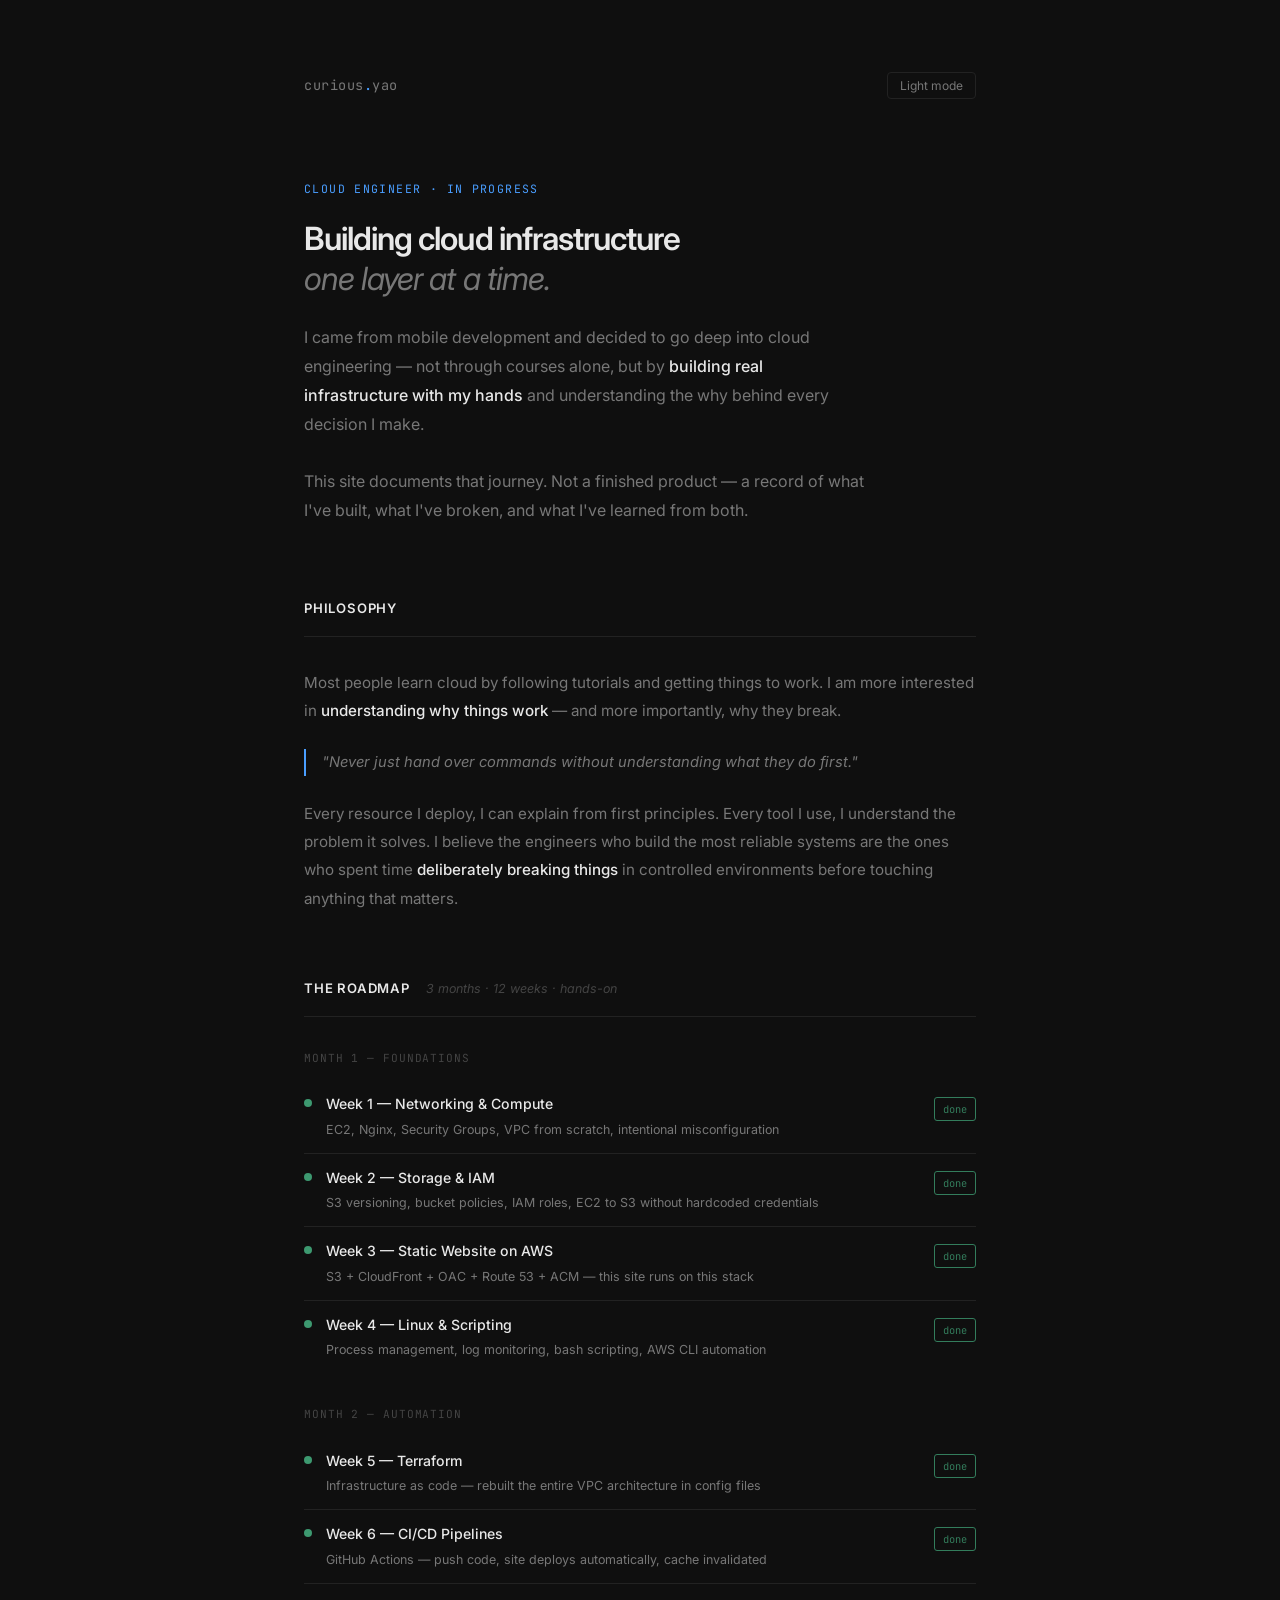
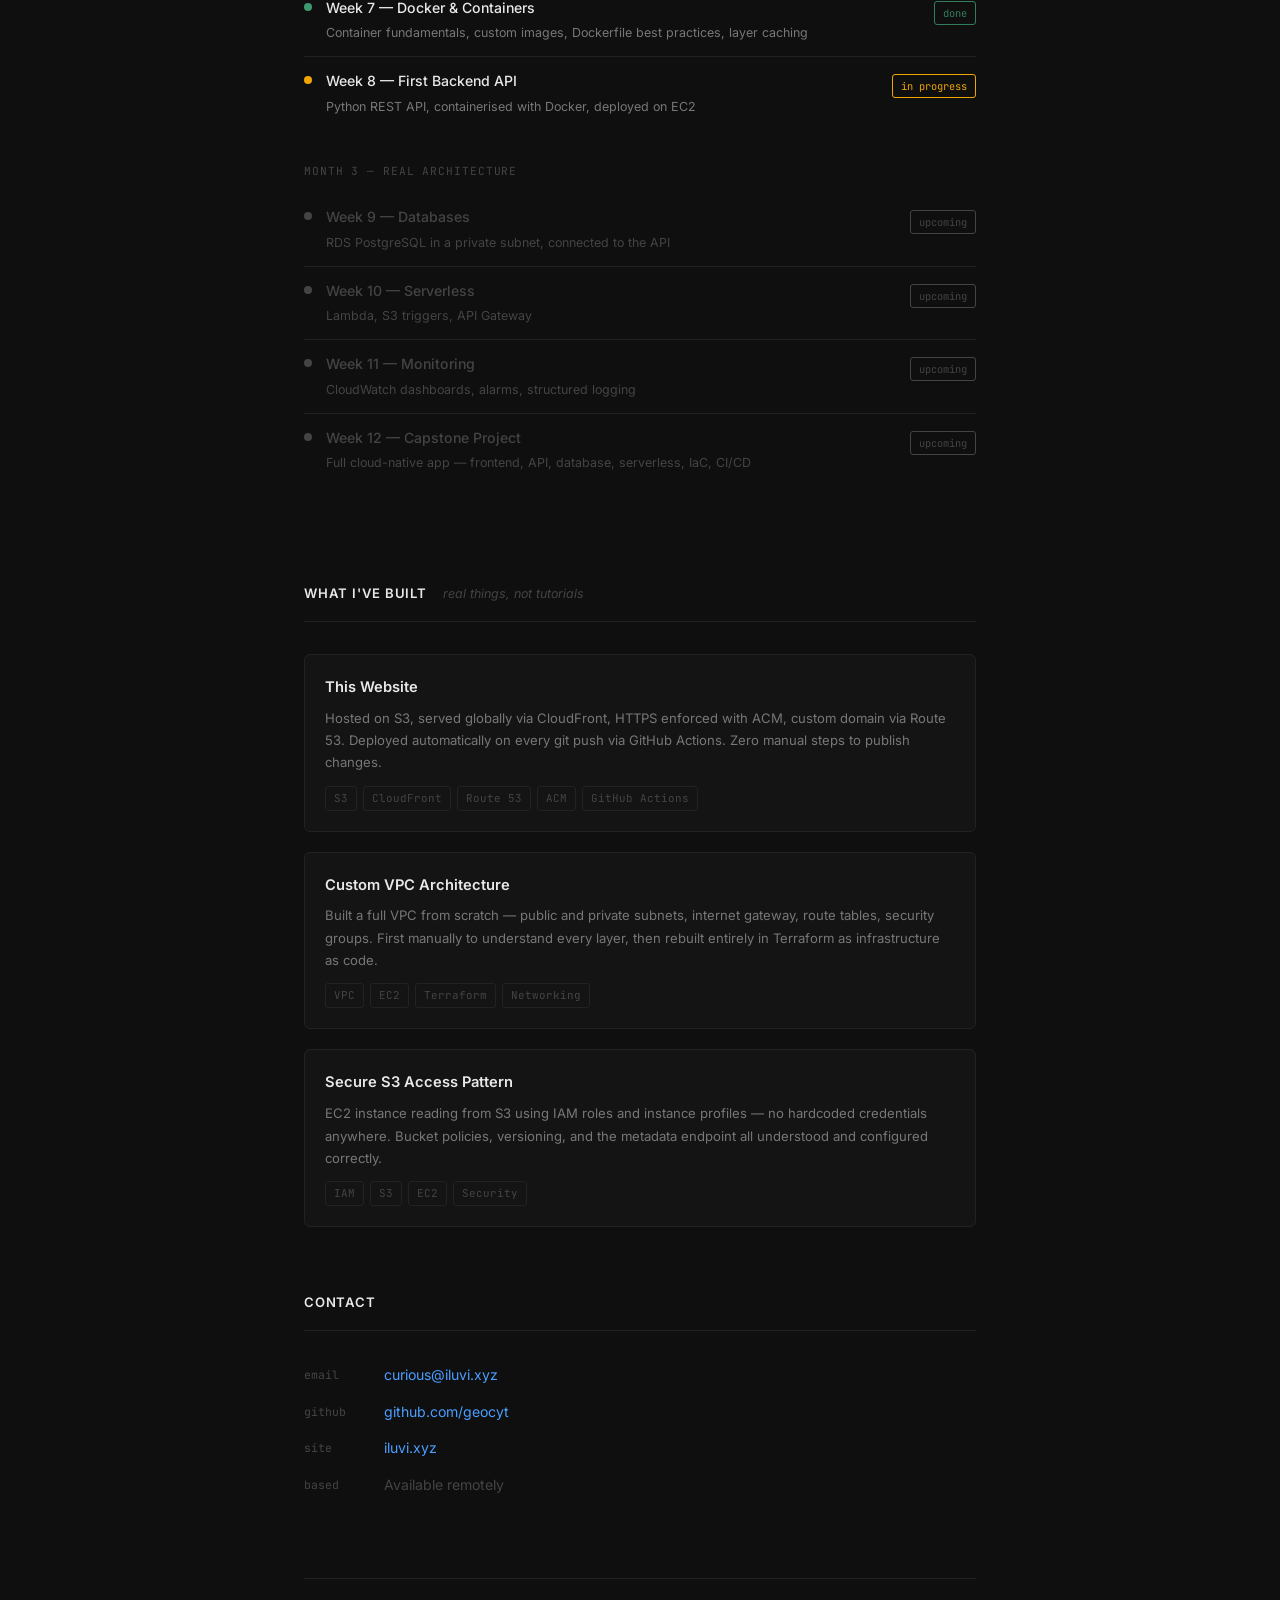
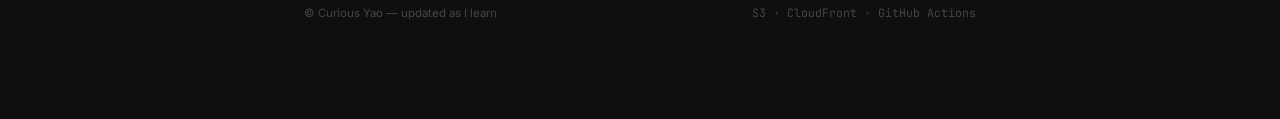
==== index.html @ 312c654c "updated with storytelling pattern" ====
<!DOCTYPE html>
<html lang="en" data-theme="dark">
<head>
  <meta charset="UTF-8" />
  <meta name="viewport" content="width=device-width, initial-scale=1.0" />
  <title>Curious Yao — Cloud Engineer</title>
  <link rel="preconnect" href="https://fonts.googleapis.com" />
  <link rel="preconnect" href="https://fonts.gstatic.com" crossorigin />
  <link href="https://fonts.googleapis.com/css2?family=Inter:ital,wght@0,400;0,500;0,600;1,400&family=JetBrains+Mono:wght@400;500&display=swap" rel="stylesheet" />
  <style>
    :root[data-theme="dark"] {
      --bg: #0f0f0f;
      --bg-subtle: #141414;
      --border: #222222;
      --text-primary: #e8e8e8;
      --text-secondary: #777777;
      --text-muted: #444444;
      --accent: #4a9eff;
      --done-color: #3d9970;
      --active-color: #f0a500;
      --upcoming-color: #444444;
    }
    :root[data-theme="light"] {
      --bg: #f9f9f7;
      --bg-subtle: #f2f2f0;
      --border: #e0e0e0;
      --text-primary: #111111;
      --text-secondary: #666666;
      --text-muted: #bbbbbb;
      --accent: #2563eb;
      --done-color: #1a7a52;
      --active-color: #b07800;
      --upcoming-color: #cccccc;
    }
    *, *::before, *::after { box-sizing: border-box; margin: 0; padding: 0; }
    html { font-size: 16px; -webkit-font-smoothing: antialiased; }
    body {
      background-color: var(--bg);
      color: var(--text-primary);
      font-family: 'Inter', system-ui, sans-serif;
      line-height: 1.75;
      transition: background-color 0.2s, color 0.2s;
    }
    a { color: var(--accent); text-decoration: none; }
    a:hover { opacity: 0.75; }
    .container { max-width: 720px; margin: 0 auto; padding: 72px 24px 96px; }

    nav {
      display: flex;
      justify-content: space-between;
      align-items: center;
      margin-bottom: 80px;
    }
    .nav-name {
      font-family: 'JetBrains Mono', monospace;
      font-size: 0.85rem;
      color: var(--text-secondary);
      letter-spacing: 0.04em;
    }
    .nav-name span { color: var(--accent); }
    .toggle {
      background: none;
      border: 1px solid var(--border);
      color: var(--text-secondary);
      padding: 5px 12px;
      border-radius: 4px;
      cursor: pointer;
      font-size: 0.75rem;
      font-family: 'Inter', sans-serif;
      transition: border-color 0.2s, color 0.2s;
    }
    .toggle:hover { border-color: var(--accent); color: var(--accent); }

    .hero { margin-bottom: 72px; }
    .hero-eyebrow {
      font-family: 'JetBrains Mono', monospace;
      font-size: 0.72rem;
      color: var(--accent);
      letter-spacing: 0.12em;
      text-transform: uppercase;
      margin-bottom: 20px;
    }
    .hero-headline {
      font-size: 2rem;
      font-weight: 600;
      line-height: 1.25;
      letter-spacing: -0.03em;
      color: var(--text-primary);
      margin-bottom: 24px;
    }
    .hero-headline em {
      font-style: italic;
      font-weight: 400;
      color: var(--text-secondary);
    }
    .hero-body {
      font-size: 1rem;
      color: var(--text-secondary);
      line-height: 1.8;
      max-width: 560px;
    }
    .hero-body strong { color: var(--text-primary); font-weight: 500; }

    .section { margin-bottom: 64px; }
    .section-header {
      display: flex;
      align-items: baseline;
      gap: 16px;
      margin-bottom: 32px;
      padding-bottom: 16px;
      border-bottom: 1px solid var(--border);
    }
    .section-title {
      font-size: 0.82rem;
      font-weight: 600;
      color: var(--text-primary);
      letter-spacing: 0.06em;
      text-transform: uppercase;
    }
    .section-subtitle {
      font-size: 0.78rem;
      color: var(--text-muted);
      font-style: italic;
    }

    .philosophy-text { font-size: 0.95rem; color: var(--text-secondary); line-height: 1.85; }
    .philosophy-text p + p { margin-top: 16px; }
    .philosophy-text strong { color: var(--text-primary); font-weight: 500; }
    blockquote {
      border-left: 2px solid var(--accent);
      padding-left: 16px;
      margin: 24px 0;
      font-style: italic;
      color: var(--text-secondary);
      font-size: 0.92rem;
    }

    .roadmap { display: flex; flex-direction: column; }
    .roadmap-month { margin-bottom: 32px; }
    .month-label {
      font-family: 'JetBrains Mono', monospace;
      font-size: 0.7rem;
      color: var(--text-muted);
      letter-spacing: 0.08em;
      text-transform: uppercase;
      margin-bottom: 12px;
    }
    .roadmap-item {
      display: flex;
      align-items: flex-start;
      gap: 14px;
      padding: 12px 0;
      border-bottom: 1px solid var(--border);
    }
    .roadmap-item:last-child { border-bottom: none; }
    .status-dot {
      width: 8px;
      height: 8px;
      border-radius: 50%;
      margin-top: 7px;
      flex-shrink: 0;
    }
    .status-dot.done     { background: var(--done-color); }
    .status-dot.active   { background: var(--active-color); }
    .status-dot.upcoming { background: var(--upcoming-color); }
    .roadmap-content { flex: 1; }
    .roadmap-week { font-size: 0.88rem; font-weight: 500; color: var(--text-primary); }
    .roadmap-week.upcoming { color: var(--text-muted); }
    .roadmap-desc { font-size: 0.78rem; color: var(--text-secondary); margin-top: 2px; }
    .roadmap-desc.upcoming { color: var(--text-muted); }
    .status-badge {
      font-family: 'JetBrains Mono', monospace;
      font-size: 0.65rem;
      padding: 2px 8px;
      border-radius: 3px;
      white-space: nowrap;
      margin-top: 5px;
    }
    .status-badge.done     { color: var(--done-color); border: 1px solid var(--done-color); opacity: 0.8; }
    .status-badge.active   { color: var(--active-color); border: 1px solid var(--active-color); }
    .status-badge.upcoming { color: var(--text-muted); border: 1px solid var(--upcoming-color); }

    .built-list { display: flex; flex-direction: column; gap: 20px; }
    .built-item {
      padding: 20px;
      border: 1px solid var(--border);
      border-radius: 6px;
      background: var(--bg-subtle);
      transition: border-color 0.2s;
    }
    .built-item:hover { border-color: var(--accent); }
    .built-title { font-size: 0.92rem; font-weight: 600; color: var(--text-primary); margin-bottom: 6px; }
    .built-desc { font-size: 0.82rem; color: var(--text-secondary); line-height: 1.7; margin-bottom: 12px; }
    .built-tags { display: flex; flex-wrap: wrap; gap: 6px; }
    .built-tag {
      font-family: 'JetBrains Mono', monospace;
      font-size: 0.68rem;
      color: var(--text-muted);
      border: 1px solid var(--border);
      padding: 2px 8px;
      border-radius: 3px;
    }

    .contact-grid {
      display: grid;
      grid-template-columns: 80px 1fr;
      gap: 12px 0;
      font-size: 0.88rem;
    }
    .contact-key {
      font-family: 'JetBrains Mono', monospace;
      font-size: 0.72rem;
      color: var(--text-muted);
      padding-top: 2px;
    }
    .contact-val { color: var(--text-secondary); }

    footer {
      margin-top: 80px;
      padding-top: 24px;
      border-top: 1px solid var(--border);
      display: flex;
      justify-content: space-between;
      align-items: center;
      font-size: 0.72rem;
      color: var(--text-muted);
    }
    .footer-stack { font-family: 'JetBrains Mono', monospace; }

    @media (max-width: 480px) {
      .container { padding: 48px 20px 72px; }
      .hero-headline { font-size: 1.5rem; }
      footer { flex-direction: column; gap: 8px; align-items: flex-start; }
    }
  </style>
</head>
<body>
<div class="container">

  <nav>
    <div class="nav-name">curious<span>.</span>yao</div>
    <button class="toggle" onclick="toggleTheme()" id="theme-btn">Light mode</button>
  </nav>

  <section class="hero">
    <div class="hero-eyebrow">Cloud Engineer · In Progress</div>
    <h1 class="hero-headline">
      Building cloud infrastructure<br />
      <em>one layer at a time.</em>
    </h1>
    <p class="hero-body">
      I came from mobile development and decided to go deep into cloud engineering —
      not through courses alone, but by <strong>building real infrastructure with my hands</strong>
      and understanding the why behind every decision I make.
      <br /><br />
      This site documents that journey. Not a finished product — a record of
      what I've built, what I've broken, and what I've learned from both.
    </p>
  </section>

  <section class="section">
    <div class="section-header">
      <span class="section-title">Philosophy</span>
    </div>
    <div class="philosophy-text">
      <p>
        Most people learn cloud by following tutorials and getting things to work.
        I am more interested in <strong>understanding why things work</strong> —
        and more importantly, why they break.
      </p>
      <blockquote>
        "Never just hand over commands without understanding what they do first."
      </blockquote>
      <p>
        Every resource I deploy, I can explain from first principles.
        Every tool I use, I understand the problem it solves.
        I believe the engineers who build the most reliable systems
        are the ones who spent time <strong>deliberately breaking things</strong>
        in controlled environments before touching anything that matters.
      </p>
    </div>
  </section>

  <section class="section">
    <div class="section-header">
      <span class="section-title">The Roadmap</span>
      <span class="section-subtitle">3 months · 12 weeks · hands-on</span>
    </div>
    <div class="roadmap">

      <div class="roadmap-month">
        <div class="month-label">Month 1 — Foundations</div>
        <div class="roadmap-item">
          <div class="status-dot done"></div>
          <div class="roadmap-content">
            <div class="roadmap-week">Week 1 — Networking & Compute</div>
            <div class="roadmap-desc">EC2, Nginx, Security Groups, VPC from scratch, intentional misconfiguration</div>
          </div>
          <div class="status-badge done">done</div>
        </div>
        <div class="roadmap-item">
          <div class="status-dot done"></div>
          <div class="roadmap-content">
            <div class="roadmap-week">Week 2 — Storage & IAM</div>
            <div class="roadmap-desc">S3 versioning, bucket policies, IAM roles, EC2 to S3 without hardcoded credentials</div>
          </div>
          <div class="status-badge done">done</div>
        </div>
        <div class="roadmap-item">
          <div class="status-dot done"></div>
          <div class="roadmap-content">
            <div class="roadmap-week">Week 3 — Static Website on AWS</div>
            <div class="roadmap-desc">S3 + CloudFront + OAC + Route 53 + ACM — this site runs on this stack</div>
          </div>
          <div class="status-badge done">done</div>
        </div>
        <div class="roadmap-item">
          <div class="status-dot done"></div>
          <div class="roadmap-content">
            <div class="roadmap-week">Week 4 — Linux & Scripting</div>
            <div class="roadmap-desc">Process management, log monitoring, bash scripting, AWS CLI automation</div>
          </div>
          <div class="status-badge done">done</div>
        </div>
      </div>

      <div class="roadmap-month">
        <div class="month-label">Month 2 — Automation</div>
        <div class="roadmap-item">
          <div class="status-dot done"></div>
          <div class="roadmap-content">
            <div class="roadmap-week">Week 5 — Terraform</div>
            <div class="roadmap-desc">Infrastructure as code — rebuilt the entire VPC architecture in config files</div>
          </div>
          <div class="status-badge done">done</div>
        </div>
        <div class="roadmap-item">
          <div class="status-dot done"></div>
          <div class="roadmap-content">
            <div class="roadmap-week">Week 6 — CI/CD Pipelines</div>
            <div class="roadmap-desc">GitHub Actions — push code, site deploys automatically, cache invalidated</div>
          </div>
          <div class="status-badge done">done</div>
        </div>
        <div class="roadmap-item">
          <div class="status-dot done"></div>
          <div class="roadmap-content">
            <div class="roadmap-week">Week 7 — Docker & Containers</div>
            <div class="roadmap-desc">Container fundamentals, custom images, Dockerfile best practices, layer caching</div>
          </div>
          <div class="status-badge done">done</div>
        </div>
        <div class="roadmap-item">
          <div class="status-dot active"></div>
          <div class="roadmap-content">
            <div class="roadmap-week">Week 8 — First Backend API</div>
            <div class="roadmap-desc">Python REST API, containerised with Docker, deployed on EC2</div>
          </div>
          <div class="status-badge active">in progress</div>
        </div>
      </div>

      <div class="roadmap-month">
        <div class="month-label">Month 3 — Real Architecture</div>
        <div class="roadmap-item">
          <div class="status-dot upcoming"></div>
          <div class="roadmap-content">
            <div class="roadmap-week upcoming">Week 9 — Databases</div>
            <div class="roadmap-desc upcoming">RDS PostgreSQL in a private subnet, connected to the API</div>
          </div>
          <div class="status-badge upcoming">upcoming</div>
        </div>
        <div class="roadmap-item">
          <div class="status-dot upcoming"></div>
          <div class="roadmap-content">
            <div class="roadmap-week upcoming">Week 10 — Serverless</div>
            <div class="roadmap-desc upcoming">Lambda, S3 triggers, API Gateway</div>
          </div>
          <div class="status-badge upcoming">upcoming</div>
        </div>
        <div class="roadmap-item">
          <div class="status-dot upcoming"></div>
          <div class="roadmap-content">
            <div class="roadmap-week upcoming">Week 11 — Monitoring</div>
            <div class="roadmap-desc upcoming">CloudWatch dashboards, alarms, structured logging</div>
          </div>
          <div class="status-badge upcoming">upcoming</div>
        </div>
        <div class="roadmap-item">
          <div class="status-dot upcoming"></div>
          <div class="roadmap-content">
            <div class="roadmap-week upcoming">Week 12 — Capstone Project</div>
            <div class="roadmap-desc upcoming">Full cloud-native app — frontend, API, database, serverless, IaC, CI/CD</div>
          </div>
          <div class="status-badge upcoming">upcoming</div>
        </div>
      </div>

    </div>
  </section>

  <section class="section">
    <div class="section-header">
      <span class="section-title">What I've Built</span>
      <span class="section-subtitle">real things, not tutorials</span>
    </div>
    <div class="built-list">
      <div class="built-item">
        <div class="built-title">This Website</div>
        <div class="built-desc">
          Hosted on S3, served globally via CloudFront, HTTPS enforced with ACM,
          custom domain via Route 53. Deployed automatically on every git push
          via GitHub Actions. Zero manual steps to publish changes.
        </div>
        <div class="built-tags">
          <span class="built-tag">S3</span>
          <span class="built-tag">CloudFront</span>
          <span class="built-tag">Route 53</span>
          <span class="built-tag">ACM</span>
          <span class="built-tag">GitHub Actions</span>
        </div>
      </div>
      <div class="built-item">
        <div class="built-title">Custom VPC Architecture</div>
        <div class="built-desc">
          Built a full VPC from scratch — public and private subnets, internet gateway,
          route tables, security groups. First manually to understand every layer,
          then rebuilt entirely in Terraform as infrastructure as code.
        </div>
        <div class="built-tags">
          <span class="built-tag">VPC</span>
          <span class="built-tag">EC2</span>
          <span class="built-tag">Terraform</span>
          <span class="built-tag">Networking</span>
        </div>
      </div>
      <div class="built-item">
        <div class="built-title">Secure S3 Access Pattern</div>
        <div class="built-desc">
          EC2 instance reading from S3 using IAM roles and instance profiles —
          no hardcoded credentials anywhere. Bucket policies, versioning, and the
          metadata endpoint all understood and configured correctly.
        </div>
        <div class="built-tags">
          <span class="built-tag">IAM</span>
          <span class="built-tag">S3</span>
          <span class="built-tag">EC2</span>
          <span class="built-tag">Security</span>
        </div>
      </div>
    </div>
  </section>

  <section class="section">
    <div class="section-header">
      <span class="section-title">Contact</span>
    </div>
    <div class="contact-grid">
      <span class="contact-key">email</span>
      <span class="contact-val"><a href="mailto:curious@iluvi.xyz">curious@iluvi.xyz</a></span>
      <span class="contact-key">github</span>
      <span class="contact-val"><a href="https://github.com/geocyt" target="_blank" rel="noopener">github.com/geocyt</a></span>
      <span class="contact-key">site</span>
      <span class="contact-val"><a href="https://iluvi.xyz">iluvi.xyz</a></span>
      <span class="contact-key">based</span>
      <span class="contact-val" style="color: var(--text-muted);">Available remotely</span>
    </div>
  </section>

  <footer>
    <span>© Curious Yao — updated as I learn</span>
    <span class="footer-stack">S3 · CloudFront · GitHub Actions</span>
  </footer>

</div>
<script>
  function toggleTheme() {
    const html = document.documentElement;
    const btn = document.getElementById('theme-btn');
    const isDark = html.getAttribute('data-theme') === 'dark';
    html.setAttribute('data-theme', isDark ? 'light' : 'dark');
    btn.textContent = isDark ? 'Dark mode' : 'Light mode';
  }
</script>
</body>
</html>
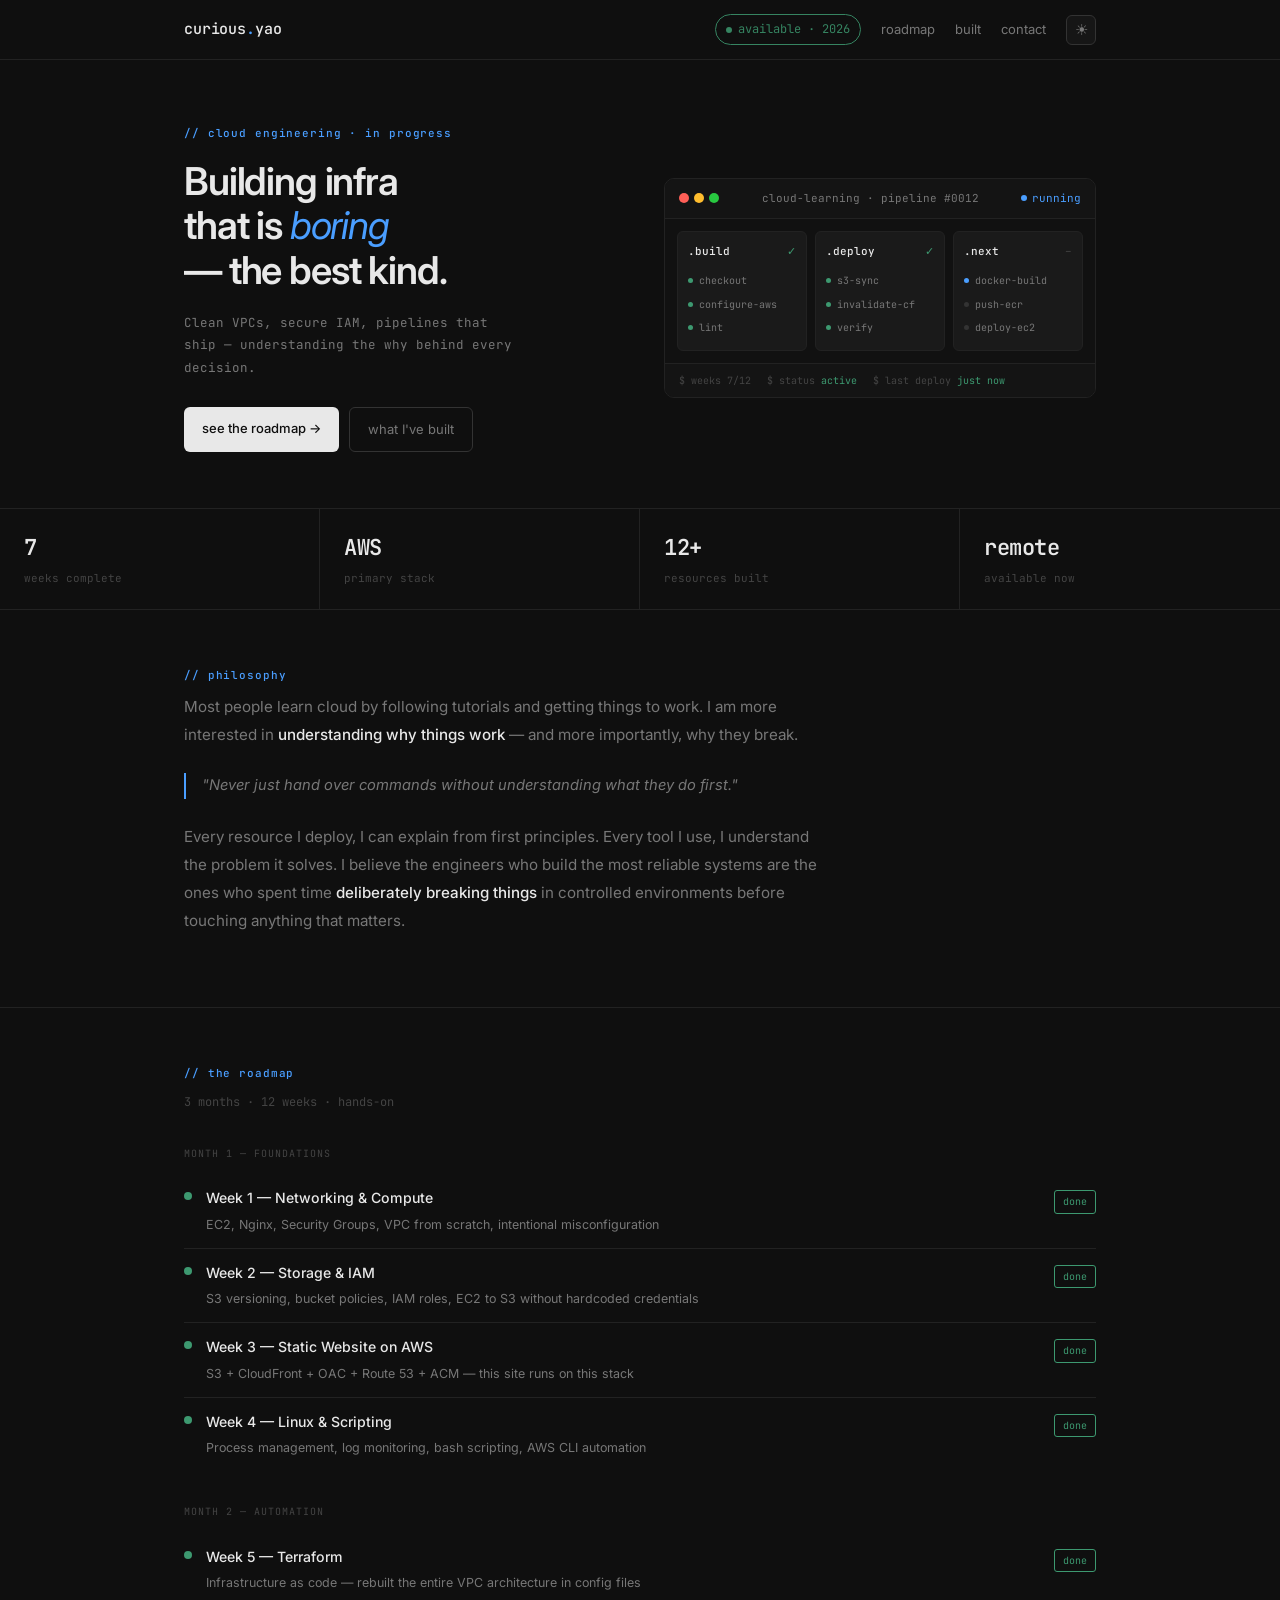
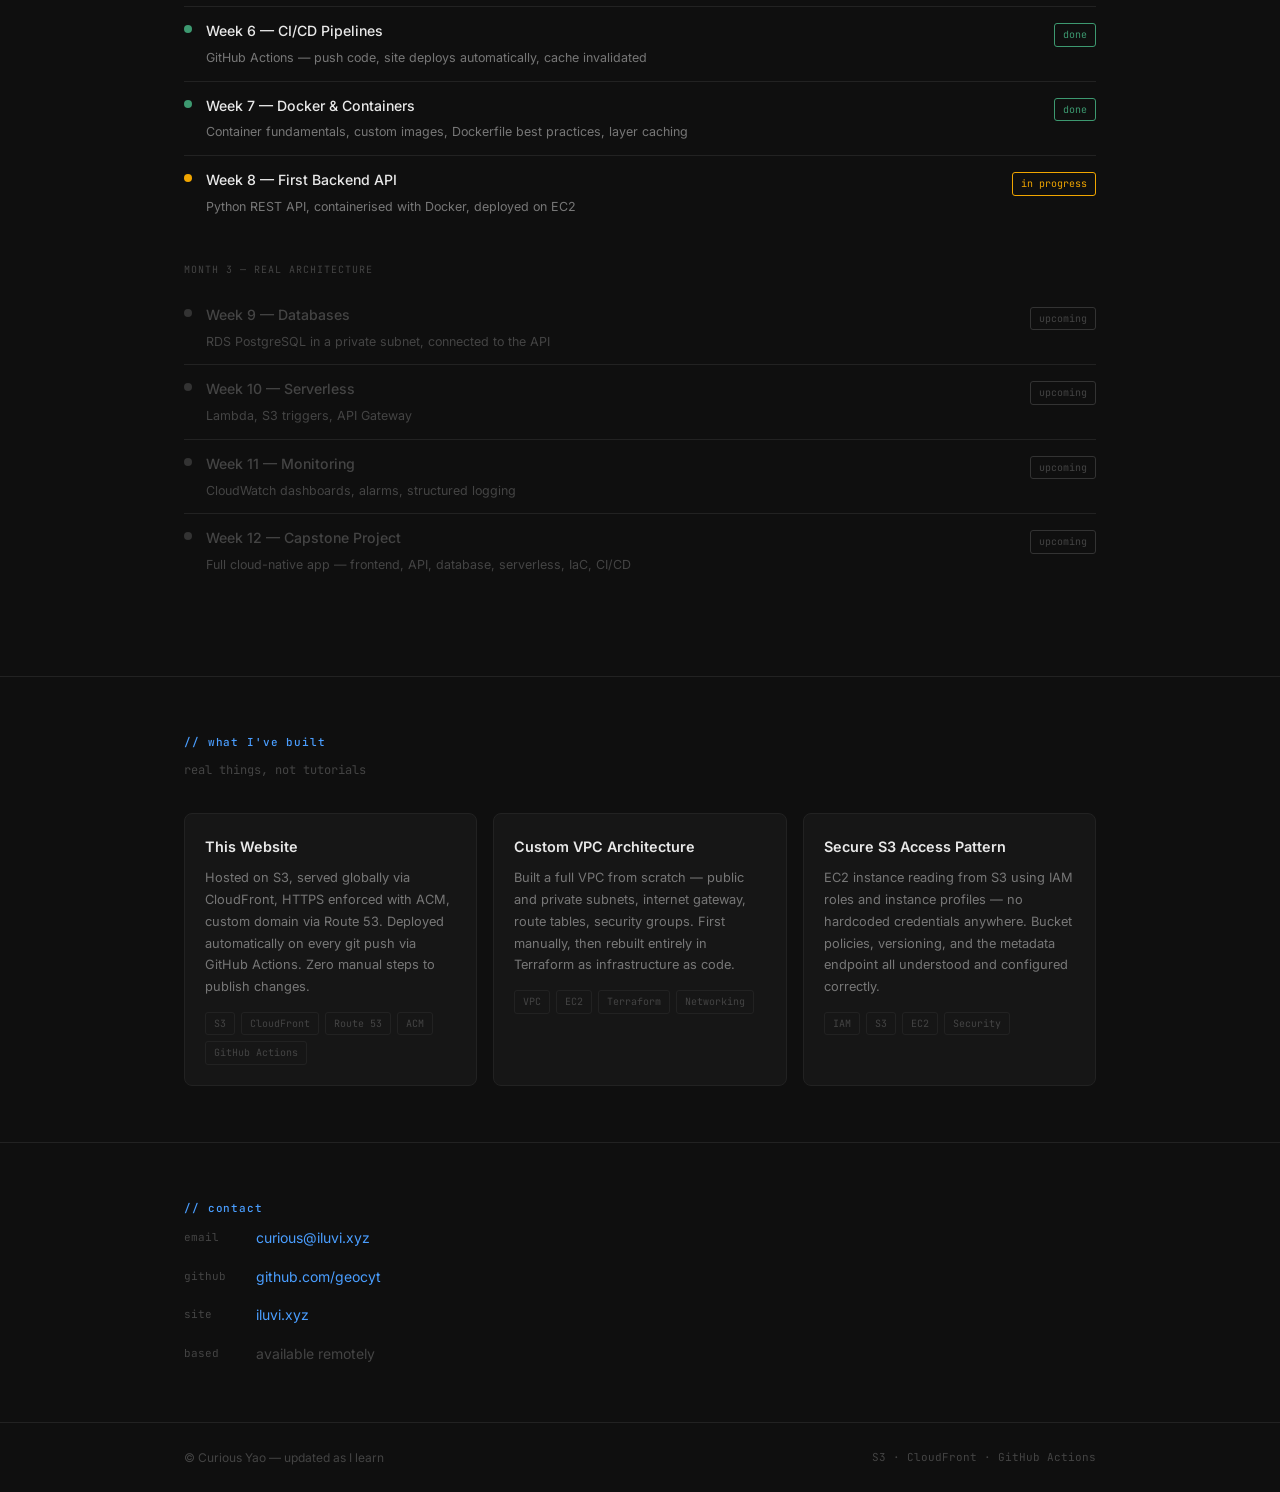
==== commit 96a7e92e: "Add portfolio files with CSS and JS split" ====
--- a/index.html
+++ b/index.html
@@ -4,483 +4,351 @@
   <meta charset="UTF-8" />
   <meta name="viewport" content="width=device-width, initial-scale=1.0" />
   <title>Curious Yao — Cloud Engineer</title>
+  <meta name="description" content="Cloud engineer building production-grade AWS infrastructure from the ground up." />
   <link rel="preconnect" href="https://fonts.googleapis.com" />
   <link rel="preconnect" href="https://fonts.gstatic.com" crossorigin />
   <link href="https://fonts.googleapis.com/css2?family=Inter:ital,wght@0,400;0,500;0,600;1,400&family=JetBrains+Mono:wght@400;500&display=swap" rel="stylesheet" />
-  <style>
-    :root[data-theme="dark"] {
-      --bg: #0f0f0f;
-      --bg-subtle: #141414;
-      --border: #222222;
-      --text-primary: #e8e8e8;
-      --text-secondary: #777777;
-      --text-muted: #444444;
-      --accent: #4a9eff;
-      --done-color: #3d9970;
-      --active-color: #f0a500;
-      --upcoming-color: #444444;
-    }
-    :root[data-theme="light"] {
-      --bg: #f9f9f7;
-      --bg-subtle: #f2f2f0;
-      --border: #e0e0e0;
-      --text-primary: #111111;
-      --text-secondary: #666666;
-      --text-muted: #bbbbbb;
-      --accent: #2563eb;
-      --done-color: #1a7a52;
-      --active-color: #b07800;
-      --upcoming-color: #cccccc;
-    }
-    *, *::before, *::after { box-sizing: border-box; margin: 0; padding: 0; }
-    html { font-size: 16px; -webkit-font-smoothing: antialiased; }
-    body {
-      background-color: var(--bg);
-      color: var(--text-primary);
-      font-family: 'Inter', system-ui, sans-serif;
-      line-height: 1.75;
-      transition: background-color 0.2s, color 0.2s;
-    }
-    a { color: var(--accent); text-decoration: none; }
-    a:hover { opacity: 0.75; }
-    .container { max-width: 720px; margin: 0 auto; padding: 72px 24px 96px; }
-
-    nav {
-      display: flex;
-      justify-content: space-between;
-      align-items: center;
-      margin-bottom: 80px;
-    }
-    .nav-name {
-      font-family: 'JetBrains Mono', monospace;
-      font-size: 0.85rem;
-      color: var(--text-secondary);
-      letter-spacing: 0.04em;
-    }
-    .nav-name span { color: var(--accent); }
-    .toggle {
-      background: none;
-      border: 1px solid var(--border);
-      color: var(--text-secondary);
-      padding: 5px 12px;
-      border-radius: 4px;
-      cursor: pointer;
-      font-size: 0.75rem;
-      font-family: 'Inter', sans-serif;
-      transition: border-color 0.2s, color 0.2s;
-    }
-    .toggle:hover { border-color: var(--accent); color: var(--accent); }
-
-    .hero { margin-bottom: 72px; }
-    .hero-eyebrow {
-      font-family: 'JetBrains Mono', monospace;
-      font-size: 0.72rem;
-      color: var(--accent);
-      letter-spacing: 0.12em;
-      text-transform: uppercase;
-      margin-bottom: 20px;
-    }
-    .hero-headline {
-      font-size: 2rem;
-      font-weight: 600;
-      line-height: 1.25;
-      letter-spacing: -0.03em;
-      color: var(--text-primary);
-      margin-bottom: 24px;
-    }
-    .hero-headline em {
-      font-style: italic;
-      font-weight: 400;
-      color: var(--text-secondary);
-    }
-    .hero-body {
-      font-size: 1rem;
-      color: var(--text-secondary);
-      line-height: 1.8;
-      max-width: 560px;
-    }
-    .hero-body strong { color: var(--text-primary); font-weight: 500; }
-
-    .section { margin-bottom: 64px; }
-    .section-header {
-      display: flex;
-      align-items: baseline;
-      gap: 16px;
-      margin-bottom: 32px;
-      padding-bottom: 16px;
-      border-bottom: 1px solid var(--border);
-    }
-    .section-title {
-      font-size: 0.82rem;
-      font-weight: 600;
-      color: var(--text-primary);
-      letter-spacing: 0.06em;
-      text-transform: uppercase;
-    }
-    .section-subtitle {
-      font-size: 0.78rem;
-      color: var(--text-muted);
-      font-style: italic;
-    }
-
-    .philosophy-text { font-size: 0.95rem; color: var(--text-secondary); line-height: 1.85; }
-    .philosophy-text p + p { margin-top: 16px; }
-    .philosophy-text strong { color: var(--text-primary); font-weight: 500; }
-    blockquote {
-      border-left: 2px solid var(--accent);
-      padding-left: 16px;
-      margin: 24px 0;
-      font-style: italic;
-      color: var(--text-secondary);
-      font-size: 0.92rem;
-    }
-
-    .roadmap { display: flex; flex-direction: column; }
-    .roadmap-month { margin-bottom: 32px; }
-    .month-label {
-      font-family: 'JetBrains Mono', monospace;
-      font-size: 0.7rem;
-      color: var(--text-muted);
-      letter-spacing: 0.08em;
-      text-transform: uppercase;
-      margin-bottom: 12px;
-    }
-    .roadmap-item {
-      display: flex;
-      align-items: flex-start;
-      gap: 14px;
-      padding: 12px 0;
-      border-bottom: 1px solid var(--border);
-    }
-    .roadmap-item:last-child { border-bottom: none; }
-    .status-dot {
-      width: 8px;
-      height: 8px;
-      border-radius: 50%;
-      margin-top: 7px;
-      flex-shrink: 0;
-    }
-    .status-dot.done     { background: var(--done-color); }
-    .status-dot.active   { background: var(--active-color); }
-    .status-dot.upcoming { background: var(--upcoming-color); }
-    .roadmap-content { flex: 1; }
-    .roadmap-week { font-size: 0.88rem; font-weight: 500; color: var(--text-primary); }
-    .roadmap-week.upcoming { color: var(--text-muted); }
-    .roadmap-desc { font-size: 0.78rem; color: var(--text-secondary); margin-top: 2px; }
-    .roadmap-desc.upcoming { color: var(--text-muted); }
-    .status-badge {
-      font-family: 'JetBrains Mono', monospace;
-      font-size: 0.65rem;
-      padding: 2px 8px;
-      border-radius: 3px;
-      white-space: nowrap;
-      margin-top: 5px;
-    }
-    .status-badge.done     { color: var(--done-color); border: 1px solid var(--done-color); opacity: 0.8; }
-    .status-badge.active   { color: var(--active-color); border: 1px solid var(--active-color); }
-    .status-badge.upcoming { color: var(--text-muted); border: 1px solid var(--upcoming-color); }
-
-    .built-list { display: flex; flex-direction: column; gap: 20px; }
-    .built-item {
-      padding: 20px;
-      border: 1px solid var(--border);
-      border-radius: 6px;
-      background: var(--bg-subtle);
-      transition: border-color 0.2s;
-    }
-    .built-item:hover { border-color: var(--accent); }
-    .built-title { font-size: 0.92rem; font-weight: 600; color: var(--text-primary); margin-bottom: 6px; }
-    .built-desc { font-size: 0.82rem; color: var(--text-secondary); line-height: 1.7; margin-bottom: 12px; }
-    .built-tags { display: flex; flex-wrap: wrap; gap: 6px; }
-    .built-tag {
-      font-family: 'JetBrains Mono', monospace;
-      font-size: 0.68rem;
-      color: var(--text-muted);
-      border: 1px solid var(--border);
-      padding: 2px 8px;
-      border-radius: 3px;
-    }
-
-    .contact-grid {
-      display: grid;
-      grid-template-columns: 80px 1fr;
-      gap: 12px 0;
-      font-size: 0.88rem;
-    }
-    .contact-key {
-      font-family: 'JetBrains Mono', monospace;
-      font-size: 0.72rem;
-      color: var(--text-muted);
-      padding-top: 2px;
-    }
-    .contact-val { color: var(--text-secondary); }
-
-    footer {
-      margin-top: 80px;
-      padding-top: 24px;
-      border-top: 1px solid var(--border);
-      display: flex;
-      justify-content: space-between;
-      align-items: center;
-      font-size: 0.72rem;
-      color: var(--text-muted);
-    }
-    .footer-stack { font-family: 'JetBrains Mono', monospace; }
-
-    @media (max-width: 480px) {
-      .container { padding: 48px 20px 72px; }
-      .hero-headline { font-size: 1.5rem; }
-      footer { flex-direction: column; gap: 8px; align-items: flex-start; }
-    }
-  </style>
+  <link rel="stylesheet" href="css/style.css" />
 </head>
 <body>
-<div class="container">
-
-  <nav>
-    <div class="nav-name">curious<span>.</span>yao</div>
-    <button class="toggle" onclick="toggleTheme()" id="theme-btn">Light mode</button>
+
+  <!-- Navigation -->
+  <nav class="nav">
+    <div class="nav-inner">
+      <a href="#" class="logo">curious<span>.</span>yao</a>
+      <div class="nav-links">
+        <div class="avail-badge">
+          <span class="avail-dot"></span>
+          available · 2026
+        </div>
+        <a href="#roadmap" class="nav-link">roadmap</a>
+        <a href="#built" class="nav-link">built</a>
+        <a href="#contact" class="nav-link">contact</a>
+        <button class="theme-btn" id="theme-btn" aria-label="Toggle theme">
+          <span class="theme-icon" id="theme-icon">☀</span>
+        </button>
+      </div>
+    </div>
   </nav>
 
+  <!-- Hero -->
   <section class="hero">
-    <div class="hero-eyebrow">Cloud Engineer · In Progress</div>
-    <h1 class="hero-headline">
-      Building cloud infrastructure<br />
-      <em>one layer at a time.</em>
-    </h1>
-    <p class="hero-body">
-      I came from mobile development and decided to go deep into cloud engineering —
-      not through courses alone, but by <strong>building real infrastructure with my hands</strong>
-      and understanding the why behind every decision I make.
-      <br /><br />
-      This site documents that journey. Not a finished product — a record of
-      what I've built, what I've broken, and what I've learned from both.
-    </p>
-  </section>
-
-  <section class="section">
-    <div class="section-header">
-      <span class="section-title">Philosophy</span>
-    </div>
-    <div class="philosophy-text">
-      <p>
-        Most people learn cloud by following tutorials and getting things to work.
-        I am more interested in <strong>understanding why things work</strong> —
-        and more importantly, why they break.
-      </p>
-      <blockquote>
-        "Never just hand over commands without understanding what they do first."
-      </blockquote>
-      <p>
-        Every resource I deploy, I can explain from first principles.
-        Every tool I use, I understand the problem it solves.
-        I believe the engineers who build the most reliable systems
-        are the ones who spent time <strong>deliberately breaking things</strong>
-        in controlled environments before touching anything that matters.
-      </p>
-    </div>
-  </section>
-
-  <section class="section">
-    <div class="section-header">
-      <span class="section-title">The Roadmap</span>
-      <span class="section-subtitle">3 months · 12 weeks · hands-on</span>
-    </div>
-    <div class="roadmap">
-
-      <div class="roadmap-month">
-        <div class="month-label">Month 1 — Foundations</div>
-        <div class="roadmap-item">
-          <div class="status-dot done"></div>
-          <div class="roadmap-content">
-            <div class="roadmap-week">Week 1 — Networking & Compute</div>
-            <div class="roadmap-desc">EC2, Nginx, Security Groups, VPC from scratch, intentional misconfiguration</div>
-          </div>
-          <div class="status-badge done">done</div>
-        </div>
-        <div class="roadmap-item">
-          <div class="status-dot done"></div>
-          <div class="roadmap-content">
-            <div class="roadmap-week">Week 2 — Storage & IAM</div>
-            <div class="roadmap-desc">S3 versioning, bucket policies, IAM roles, EC2 to S3 without hardcoded credentials</div>
-          </div>
-          <div class="status-badge done">done</div>
-        </div>
-        <div class="roadmap-item">
-          <div class="status-dot done"></div>
-          <div class="roadmap-content">
-            <div class="roadmap-week">Week 3 — Static Website on AWS</div>
-            <div class="roadmap-desc">S3 + CloudFront + OAC + Route 53 + ACM — this site runs on this stack</div>
-          </div>
-          <div class="status-badge done">done</div>
-        </div>
-        <div class="roadmap-item">
-          <div class="status-dot done"></div>
-          <div class="roadmap-content">
-            <div class="roadmap-week">Week 4 — Linux & Scripting</div>
-            <div class="roadmap-desc">Process management, log monitoring, bash scripting, AWS CLI automation</div>
-          </div>
-          <div class="status-badge done">done</div>
-        </div>
-      </div>
-
-      <div class="roadmap-month">
-        <div class="month-label">Month 2 — Automation</div>
-        <div class="roadmap-item">
-          <div class="status-dot done"></div>
-          <div class="roadmap-content">
-            <div class="roadmap-week">Week 5 — Terraform</div>
-            <div class="roadmap-desc">Infrastructure as code — rebuilt the entire VPC architecture in config files</div>
-          </div>
-          <div class="status-badge done">done</div>
-        </div>
-        <div class="roadmap-item">
-          <div class="status-dot done"></div>
-          <div class="roadmap-content">
-            <div class="roadmap-week">Week 6 — CI/CD Pipelines</div>
-            <div class="roadmap-desc">GitHub Actions — push code, site deploys automatically, cache invalidated</div>
-          </div>
-          <div class="status-badge done">done</div>
-        </div>
-        <div class="roadmap-item">
-          <div class="status-dot done"></div>
-          <div class="roadmap-content">
-            <div class="roadmap-week">Week 7 — Docker & Containers</div>
-            <div class="roadmap-desc">Container fundamentals, custom images, Dockerfile best practices, layer caching</div>
-          </div>
-          <div class="status-badge done">done</div>
-        </div>
-        <div class="roadmap-item">
-          <div class="status-dot active"></div>
-          <div class="roadmap-content">
-            <div class="roadmap-week">Week 8 — First Backend API</div>
-            <div class="roadmap-desc">Python REST API, containerised with Docker, deployed on EC2</div>
-          </div>
-          <div class="status-badge active">in progress</div>
-        </div>
-      </div>
-
-      <div class="roadmap-month">
-        <div class="month-label">Month 3 — Real Architecture</div>
-        <div class="roadmap-item">
-          <div class="status-dot upcoming"></div>
-          <div class="roadmap-content">
-            <div class="roadmap-week upcoming">Week 9 — Databases</div>
-            <div class="roadmap-desc upcoming">RDS PostgreSQL in a private subnet, connected to the API</div>
-          </div>
-          <div class="status-badge upcoming">upcoming</div>
-        </div>
-        <div class="roadmap-item">
-          <div class="status-dot upcoming"></div>
-          <div class="roadmap-content">
-            <div class="roadmap-week upcoming">Week 10 — Serverless</div>
-            <div class="roadmap-desc upcoming">Lambda, S3 triggers, API Gateway</div>
-          </div>
-          <div class="status-badge upcoming">upcoming</div>
-        </div>
-        <div class="roadmap-item">
-          <div class="status-dot upcoming"></div>
-          <div class="roadmap-content">
-            <div class="roadmap-week upcoming">Week 11 — Monitoring</div>
-            <div class="roadmap-desc upcoming">CloudWatch dashboards, alarms, structured logging</div>
-          </div>
-          <div class="status-badge upcoming">upcoming</div>
-        </div>
-        <div class="roadmap-item">
-          <div class="status-dot upcoming"></div>
-          <div class="roadmap-content">
-            <div class="roadmap-week upcoming">Week 12 — Capstone Project</div>
-            <div class="roadmap-desc upcoming">Full cloud-native app — frontend, API, database, serverless, IaC, CI/CD</div>
-          </div>
-          <div class="status-badge upcoming">upcoming</div>
-        </div>
-      </div>
-
-    </div>
-  </section>
-
-  <section class="section">
-    <div class="section-header">
-      <span class="section-title">What I've Built</span>
-      <span class="section-subtitle">real things, not tutorials</span>
-    </div>
-    <div class="built-list">
-      <div class="built-item">
-        <div class="built-title">This Website</div>
-        <div class="built-desc">
-          Hosted on S3, served globally via CloudFront, HTTPS enforced with ACM,
-          custom domain via Route 53. Deployed automatically on every git push
-          via GitHub Actions. Zero manual steps to publish changes.
-        </div>
-        <div class="built-tags">
-          <span class="built-tag">S3</span>
-          <span class="built-tag">CloudFront</span>
-          <span class="built-tag">Route 53</span>
-          <span class="built-tag">ACM</span>
-          <span class="built-tag">GitHub Actions</span>
-        </div>
-      </div>
-      <div class="built-item">
-        <div class="built-title">Custom VPC Architecture</div>
-        <div class="built-desc">
-          Built a full VPC from scratch — public and private subnets, internet gateway,
-          route tables, security groups. First manually to understand every layer,
-          then rebuilt entirely in Terraform as infrastructure as code.
-        </div>
-        <div class="built-tags">
-          <span class="built-tag">VPC</span>
-          <span class="built-tag">EC2</span>
-          <span class="built-tag">Terraform</span>
-          <span class="built-tag">Networking</span>
-        </div>
-      </div>
-      <div class="built-item">
-        <div class="built-title">Secure S3 Access Pattern</div>
-        <div class="built-desc">
-          EC2 instance reading from S3 using IAM roles and instance profiles —
-          no hardcoded credentials anywhere. Bucket policies, versioning, and the
-          metadata endpoint all understood and configured correctly.
-        </div>
-        <div class="built-tags">
-          <span class="built-tag">IAM</span>
-          <span class="built-tag">S3</span>
-          <span class="built-tag">EC2</span>
-          <span class="built-tag">Security</span>
-        </div>
-      </div>
-    </div>
-  </section>
-
-  <section class="section">
-    <div class="section-header">
-      <span class="section-title">Contact</span>
-    </div>
-    <div class="contact-grid">
-      <span class="contact-key">email</span>
-      <span class="contact-val"><a href="mailto:curious@iluvi.xyz">curious@iluvi.xyz</a></span>
-      <span class="contact-key">github</span>
-      <span class="contact-val"><a href="https://github.com/geocyt" target="_blank" rel="noopener">github.com/geocyt</a></span>
-      <span class="contact-key">site</span>
-      <span class="contact-val"><a href="https://iluvi.xyz">iluvi.xyz</a></span>
-      <span class="contact-key">based</span>
-      <span class="contact-val" style="color: var(--text-muted);">Available remotely</span>
-    </div>
-  </section>
-
-  <footer>
-    <span>© Curious Yao — updated as I learn</span>
-    <span class="footer-stack">S3 · CloudFront · GitHub Actions</span>
+    <div class="hero-inner">
+      <div class="hero-left">
+        <div class="eyebrow">// cloud engineering · in progress</div>
+        <h1 class="hero-headline">
+          Building infra<br />
+          that is <em>boring</em><br />
+          — the best kind.
+        </h1>
+        <p class="hero-sub">
+          Clean VPCs, secure IAM, pipelines that ship —
+          understanding the why behind every decision.
+        </p>
+        <div class="hero-btns">
+          <a href="#roadmap" class="btn-primary">see the roadmap →</a>
+          <a href="#built" class="btn-secondary">what I've built</a>
+        </div>
+      </div>
+
+      <div class="hero-right">
+        <div class="pipeline-card">
+          <div class="pipeline-titlebar">
+            <div class="window-dots">
+              <span class="wdot wdot-r"></span>
+              <span class="wdot wdot-y"></span>
+              <span class="wdot wdot-g"></span>
+            </div>
+            <span class="pipeline-name">cloud-learning · pipeline #0012</span>
+            <span class="pipeline-status">
+              <span class="pulse-dot"></span>running
+            </span>
+          </div>
+          <div class="pipeline-stages">
+            <div class="stage">
+              <div class="stage-header">
+                <span class="stage-name">.build</span>
+                <span class="stage-tick done">✓</span>
+              </div>
+              <div class="stage-item"><span class="sdot done"></span>checkout</div>
+              <div class="stage-item"><span class="sdot done"></span>configure-aws</div>
+              <div class="stage-item"><span class="sdot done"></span>lint</div>
+            </div>
+            <div class="stage">
+              <div class="stage-header">
+                <span class="stage-name">.deploy</span>
+                <span class="stage-tick done">✓</span>
+              </div>
+              <div class="stage-item"><span class="sdot done"></span>s3-sync</div>
+              <div class="stage-item"><span class="sdot done"></span>invalidate-cf</div>
+              <div class="stage-item"><span class="sdot done"></span>verify</div>
+            </div>
+            <div class="stage">
+              <div class="stage-header">
+                <span class="stage-name">.next</span>
+                <span class="stage-tick pending">–</span>
+              </div>
+              <div class="stage-item"><span class="sdot active"></span>docker-build</div>
+              <div class="stage-item"><span class="sdot pending"></span>push-ecr</div>
+              <div class="stage-item"><span class="sdot pending"></span>deploy-ec2</div>
+            </div>
+          </div>
+          <div class="pipeline-footer">
+            <span>$ weeks 7/12</span>
+            <span>$ status <em>active</em></span>
+            <span>$ last deploy <em>just now</em></span>
+          </div>
+        </div>
+      </div>
+    </div>
+  </section>
+
+  <!-- Stats -->
+  <div class="stats-row">
+    <div class="stat">
+      <div class="stat-num">7</div>
+      <div class="stat-label">weeks complete</div>
+    </div>
+    <div class="stat">
+      <div class="stat-num">AWS</div>
+      <div class="stat-label">primary stack</div>
+    </div>
+    <div class="stat">
+      <div class="stat-num">12+</div>
+      <div class="stat-label">resources built</div>
+    </div>
+    <div class="stat">
+      <div class="stat-num">remote</div>
+      <div class="stat-label">available now</div>
+    </div>
+  </div>
+
+  <!-- Philosophy -->
+  <section class="section" id="philosophy">
+    <div class="section-inner">
+      <div class="section-label">// philosophy</div>
+      <div class="philosophy">
+        <p>
+          Most people learn cloud by following tutorials and getting things to work.
+          I am more interested in <strong>understanding why things work</strong> —
+          and more importantly, why they break.
+        </p>
+        <blockquote>
+          "Never just hand over commands without understanding what they do first."
+        </blockquote>
+        <p>
+          Every resource I deploy, I can explain from first principles.
+          Every tool I use, I understand the problem it solves.
+          I believe the engineers who build the most reliable systems are the ones
+          who spent time <strong>deliberately breaking things</strong> in controlled
+          environments before touching anything that matters.
+        </p>
+      </div>
+    </div>
+  </section>
+
+  <!-- Roadmap -->
+  <section class="section" id="roadmap">
+    <div class="section-inner">
+      <div class="section-label">// the roadmap</div>
+      <div class="section-meta">3 months · 12 weeks · hands-on</div>
+
+      <div class="roadmap">
+
+        <div class="roadmap-month">
+          <div class="month-label">month 1 — foundations</div>
+          <div class="roadmap-item">
+            <span class="rdot done"></span>
+            <div class="ritem-content">
+              <span class="ritem-title">Week 1 — Networking & Compute</span>
+              <span class="ritem-desc">EC2, Nginx, Security Groups, VPC from scratch, intentional misconfiguration</span>
+            </div>
+            <span class="rbadge done">done</span>
+          </div>
+          <div class="roadmap-item">
+            <span class="rdot done"></span>
+            <div class="ritem-content">
+              <span class="ritem-title">Week 2 — Storage & IAM</span>
+              <span class="ritem-desc">S3 versioning, bucket policies, IAM roles, EC2 to S3 without hardcoded credentials</span>
+            </div>
+            <span class="rbadge done">done</span>
+          </div>
+          <div class="roadmap-item">
+            <span class="rdot done"></span>
+            <div class="ritem-content">
+              <span class="ritem-title">Week 3 — Static Website on AWS</span>
+              <span class="ritem-desc">S3 + CloudFront + OAC + Route 53 + ACM — this site runs on this stack</span>
+            </div>
+            <span class="rbadge done">done</span>
+          </div>
+          <div class="roadmap-item">
+            <span class="rdot done"></span>
+            <div class="ritem-content">
+              <span class="ritem-title">Week 4 — Linux & Scripting</span>
+              <span class="ritem-desc">Process management, log monitoring, bash scripting, AWS CLI automation</span>
+            </div>
+            <span class="rbadge done">done</span>
+          </div>
+        </div>
+
+        <div class="roadmap-month">
+          <div class="month-label">month 2 — automation</div>
+          <div class="roadmap-item">
+            <span class="rdot done"></span>
+            <div class="ritem-content">
+              <span class="ritem-title">Week 5 — Terraform</span>
+              <span class="ritem-desc">Infrastructure as code — rebuilt the entire VPC architecture in config files</span>
+            </div>
+            <span class="rbadge done">done</span>
+          </div>
+          <div class="roadmap-item">
+            <span class="rdot done"></span>
+            <div class="ritem-content">
+              <span class="ritem-title">Week 6 — CI/CD Pipelines</span>
+              <span class="ritem-desc">GitHub Actions — push code, site deploys automatically, cache invalidated</span>
+            </div>
+            <span class="rbadge done">done</span>
+          </div>
+          <div class="roadmap-item">
+            <span class="rdot done"></span>
+            <div class="ritem-content">
+              <span class="ritem-title">Week 7 — Docker & Containers</span>
+              <span class="ritem-desc">Container fundamentals, custom images, Dockerfile best practices, layer caching</span>
+            </div>
+            <span class="rbadge done">done</span>
+          </div>
+          <div class="roadmap-item">
+            <span class="rdot active"></span>
+            <div class="ritem-content">
+              <span class="ritem-title">Week 8 — First Backend API</span>
+              <span class="ritem-desc">Python REST API, containerised with Docker, deployed on EC2</span>
+            </div>
+            <span class="rbadge active">in progress</span>
+          </div>
+        </div>
+
+        <div class="roadmap-month">
+          <div class="month-label">month 3 — real architecture</div>
+          <div class="roadmap-item">
+            <span class="rdot upcoming"></span>
+            <div class="ritem-content">
+              <span class="ritem-title upcoming">Week 9 — Databases</span>
+              <span class="ritem-desc upcoming">RDS PostgreSQL in a private subnet, connected to the API</span>
+            </div>
+            <span class="rbadge upcoming">upcoming</span>
+          </div>
+          <div class="roadmap-item">
+            <span class="rdot upcoming"></span>
+            <div class="ritem-content">
+              <span class="ritem-title upcoming">Week 10 — Serverless</span>
+              <span class="ritem-desc upcoming">Lambda, S3 triggers, API Gateway</span>
+            </div>
+            <span class="rbadge upcoming">upcoming</span>
+          </div>
+          <div class="roadmap-item">
+            <span class="rdot upcoming"></span>
+            <div class="ritem-content">
+              <span class="ritem-title upcoming">Week 11 — Monitoring</span>
+              <span class="ritem-desc upcoming">CloudWatch dashboards, alarms, structured logging</span>
+            </div>
+            <span class="rbadge upcoming">upcoming</span>
+          </div>
+          <div class="roadmap-item">
+            <span class="rdot upcoming"></span>
+            <div class="ritem-content">
+              <span class="ritem-title upcoming">Week 12 — Capstone Project</span>
+              <span class="ritem-desc upcoming">Full cloud-native app — frontend, API, database, serverless, IaC, CI/CD</span>
+            </div>
+            <span class="rbadge upcoming">upcoming</span>
+          </div>
+        </div>
+
+      </div>
+    </div>
+  </section>
+
+  <!-- What I've Built -->
+  <section class="section" id="built">
+    <div class="section-inner">
+      <div class="section-label">// what I've built</div>
+      <div class="section-meta">real things, not tutorials</div>
+      <div class="built-grid">
+
+        <div class="built-card">
+          <div class="built-title">This Website</div>
+          <div class="built-desc">
+            Hosted on S3, served globally via CloudFront, HTTPS enforced with ACM,
+            custom domain via Route 53. Deployed automatically on every git push
+            via GitHub Actions. Zero manual steps to publish changes.
+          </div>
+          <div class="built-tags">
+            <span class="tag">S3</span>
+            <span class="tag">CloudFront</span>
+            <span class="tag">Route 53</span>
+            <span class="tag">ACM</span>
+            <span class="tag">GitHub Actions</span>
+          </div>
+        </div>
+
+        <div class="built-card">
+          <div class="built-title">Custom VPC Architecture</div>
+          <div class="built-desc">
+            Built a full VPC from scratch — public and private subnets, internet gateway,
+            route tables, security groups. First manually, then rebuilt entirely in
+            Terraform as infrastructure as code.
+          </div>
+          <div class="built-tags">
+            <span class="tag">VPC</span>
+            <span class="tag">EC2</span>
+            <span class="tag">Terraform</span>
+            <span class="tag">Networking</span>
+          </div>
+        </div>
+
+        <div class="built-card">
+          <div class="built-title">Secure S3 Access Pattern</div>
+          <div class="built-desc">
+            EC2 instance reading from S3 using IAM roles and instance profiles —
+            no hardcoded credentials anywhere. Bucket policies, versioning, and
+            the metadata endpoint all understood and configured correctly.
+          </div>
+          <div class="built-tags">
+            <span class="tag">IAM</span>
+            <span class="tag">S3</span>
+            <span class="tag">EC2</span>
+            <span class="tag">Security</span>
+          </div>
+        </div>
+
+      </div>
+    </div>
+  </section>
+
+  <!-- Contact -->
+  <section class="section" id="contact">
+    <div class="section-inner">
+      <div class="section-label">// contact</div>
+      <div class="contact-grid">
+        <span class="ckey">email</span>
+        <span class="cval"><a href="mailto:curious@iluvi.xyz">curious@iluvi.xyz</a></span>
+        <span class="ckey">github</span>
+        <span class="cval"><a href="https://github.com/geocyt" target="_blank" rel="noopener">github.com/geocyt</a></span>
+        <span class="ckey">site</span>
+        <span class="cval"><a href="https://iluvi.xyz">iluvi.xyz</a></span>
+        <span class="ckey">based</span>
+        <span class="cval muted">available remotely</span>
+      </div>
+    </div>
+  </section>
+
+  <!-- Footer -->
+  <footer class="footer">
+    <div class="footer-inner">
+      <span>© Curious Yao — updated as I learn</span>
+      <span class="footer-stack">S3 · CloudFront · GitHub Actions</span>
+    </div>
   </footer>
 
-</div>
-<script>
-  function toggleTheme() {
-    const html = document.documentElement;
-    const btn = document.getElementById('theme-btn');
-    const isDark = html.getAttribute('data-theme') === 'dark';
-    html.setAttribute('data-theme', isDark ? 'light' : 'dark');
-    btn.textContent = isDark ? 'Dark mode' : 'Light mode';
-  }
-</script>
+  <script src="js/main.js"></script>
 </body>
 </html>
--- a/css/style.css
+++ b/css/style.css
@@ -0,0 +1,688 @@
+/* ============================================
+   CSS CUSTOM PROPERTIES — THEME TOKENS
+   ============================================ */
+
+:root[data-theme="dark"] {
+  --bg:             #0f0f0f;
+  --bg-subtle:      #141414;
+  --bg-card:        #161616;
+  --border:         #222222;
+  --border-strong:  #333333;
+  --text-primary:   #e8e8e8;
+  --text-secondary: #777777;
+  --text-muted:     #444444;
+  --accent:         #4a9eff;
+  --accent-subtle:  #1a2a3a;
+  --color-done:     #3d9970;
+  --color-active:   #f0a500;
+  --color-upcoming: #333333;
+  --pipeline-bg:    #111111;
+  --pipeline-stage: #1a1a1a;
+  --shadow:         none;
+}
+
+:root[data-theme="light"] {
+  --bg:             #f5f5f3;
+  --bg-subtle:      #efefed;
+  --bg-card:        #ffffff;
+  --border:         #e0e0dc;
+  --border-strong:  #c8c8c4;
+  --text-primary:   #111111;
+  --text-secondary: #666666;
+  --text-muted:     #aaaaaa;
+  --accent:         #2563eb;
+  --accent-subtle:  #eff4ff;
+  --color-done:     #1a7a52;
+  --color-active:   #b07800;
+  --color-upcoming: #cccccc;
+  --pipeline-bg:    #ffffff;
+  --pipeline-stage: #f9f9f7;
+  --shadow:         0 1px 4px rgba(0,0,0,0.06);
+}
+
+/* ============================================
+   RESET & BASE
+   ============================================ */
+
+*, *::before, *::after {
+  box-sizing: border-box;
+  margin: 0;
+  padding: 0;
+}
+
+html {
+  font-size: 16px;
+  scroll-behavior: smooth;
+  -webkit-font-smoothing: antialiased;
+}
+
+body {
+  background-color: var(--bg);
+  color: var(--text-primary);
+  font-family: 'Inter', system-ui, sans-serif;
+  line-height: 1.75;
+  transition: background-color 0.25s ease, color 0.25s ease;
+}
+
+a {
+  color: var(--accent);
+  text-decoration: none;
+  transition: opacity 0.15s;
+}
+
+a:hover { opacity: 0.75; }
+
+strong { font-weight: 500; }
+
+/* ============================================
+   NAVIGATION
+   ============================================ */
+
+.nav {
+  position: sticky;
+  top: 0;
+  z-index: 100;
+  background: var(--bg);
+  border-bottom: 0.5px solid var(--border);
+  backdrop-filter: blur(8px);
+}
+
+.nav-inner {
+  max-width: 960px;
+  margin: 0 auto;
+  padding: 14px 24px;
+  display: flex;
+  align-items: center;
+  justify-content: space-between;
+}
+
+.logo {
+  font-family: 'JetBrains Mono', monospace;
+  font-size: 15px;
+  font-weight: 500;
+  color: var(--text-primary);
+  letter-spacing: -0.01em;
+}
+
+.logo span { color: var(--accent); }
+
+.nav-links {
+  display: flex;
+  align-items: center;
+  gap: 20px;
+}
+
+.avail-badge {
+  display: flex;
+  align-items: center;
+  gap: 6px;
+  font-size: 12px;
+  font-family: 'JetBrains Mono', monospace;
+  color: var(--color-done);
+  background: transparent;
+  border: 0.5px solid var(--color-done);
+  padding: 4px 10px;
+  border-radius: 20px;
+  opacity: 0.85;
+}
+
+.avail-dot {
+  width: 6px;
+  height: 6px;
+  border-radius: 50%;
+  background: var(--color-done);
+  animation: pulse 2s infinite;
+}
+
+@keyframes pulse {
+  0%, 100% { opacity: 1; }
+  50% { opacity: 0.4; }
+}
+
+.nav-link {
+  font-size: 13px;
+  color: var(--text-secondary);
+  transition: color 0.15s;
+}
+
+.nav-link:hover {
+  color: var(--text-primary);
+  opacity: 1;
+}
+
+.theme-btn {
+  width: 30px;
+  height: 30px;
+  border: 0.5px solid var(--border-strong);
+  border-radius: 6px;
+  background: var(--bg-card);
+  cursor: pointer;
+  display: flex;
+  align-items: center;
+  justify-content: center;
+  color: var(--text-secondary);
+  font-size: 15px;
+  transition: border-color 0.2s, color 0.2s;
+}
+
+.theme-btn:hover {
+  border-color: var(--accent);
+  color: var(--accent);
+}
+
+/* ============================================
+   HERO
+   ============================================ */
+
+.hero {
+  border-bottom: 0.5px solid var(--border);
+}
+
+.hero-inner {
+  max-width: 960px;
+  margin: 0 auto;
+  padding: 64px 24px 56px;
+  display: grid;
+  grid-template-columns: 1fr 1fr;
+  gap: 48px;
+  align-items: center;
+}
+
+.eyebrow {
+  font-family: 'JetBrains Mono', monospace;
+  font-size: 11px;
+  font-weight: 500;
+  color: var(--accent);
+  letter-spacing: 0.08em;
+  margin-bottom: 16px;
+}
+
+.hero-headline {
+  font-size: 2.4rem;
+  font-weight: 600;
+  line-height: 1.15;
+  letter-spacing: -0.03em;
+  color: var(--text-primary);
+  margin-bottom: 20px;
+}
+
+.hero-headline em {
+  font-style: italic;
+  font-weight: 400;
+  color: var(--accent);
+}
+
+.hero-sub {
+  font-family: 'JetBrains Mono', monospace;
+  font-size: 12.5px;
+  color: var(--text-secondary);
+  line-height: 1.8;
+  margin-bottom: 28px;
+  max-width: 340px;
+}
+
+.hero-btns {
+  display: flex;
+  gap: 10px;
+}
+
+.btn-primary {
+  background: var(--text-primary);
+  color: var(--bg);
+  border: none;
+  padding: 10px 18px;
+  border-radius: 6px;
+  font-size: 13px;
+  font-weight: 500;
+  cursor: pointer;
+  transition: opacity 0.15s;
+  font-family: 'Inter', sans-serif;
+}
+
+.btn-primary:hover { opacity: 0.85; }
+
+.btn-secondary {
+  background: none;
+  color: var(--text-secondary);
+  border: 0.5px solid var(--border-strong);
+  padding: 10px 18px;
+  border-radius: 6px;
+  font-size: 13px;
+  cursor: pointer;
+  transition: border-color 0.15s, color 0.15s;
+  font-family: 'Inter', sans-serif;
+}
+
+.btn-secondary:hover {
+  border-color: var(--accent);
+  color: var(--accent);
+  opacity: 1;
+}
+
+/* ============================================
+   PIPELINE CARD
+   ============================================ */
+
+.pipeline-card {
+  background: var(--pipeline-bg);
+  border: 0.5px solid var(--border);
+  border-radius: 10px;
+  overflow: hidden;
+  font-family: 'JetBrains Mono', monospace;
+  box-shadow: var(--shadow);
+}
+
+.pipeline-titlebar {
+  display: flex;
+  align-items: center;
+  justify-content: space-between;
+  padding: 10px 14px;
+  border-bottom: 0.5px solid var(--border);
+  background: var(--bg-subtle);
+}
+
+.window-dots { display: flex; gap: 5px; }
+
+.wdot {
+  width: 10px;
+  height: 10px;
+  border-radius: 50%;
+}
+
+.wdot-r { background: #ff5f57; }
+.wdot-y { background: #ffbd2e; }
+.wdot-g { background: #28c840; }
+
+.pipeline-name {
+  font-size: 11px;
+  color: var(--text-secondary);
+}
+
+.pipeline-status {
+  display: flex;
+  align-items: center;
+  gap: 5px;
+  font-size: 11px;
+  color: var(--accent);
+}
+
+.pulse-dot {
+  width: 6px;
+  height: 6px;
+  border-radius: 50%;
+  background: var(--accent);
+  animation: pulse 1.5s infinite;
+}
+
+.pipeline-stages {
+  display: grid;
+  grid-template-columns: repeat(3, 1fr);
+  gap: 8px;
+  padding: 12px;
+}
+
+.stage {
+  background: var(--pipeline-stage);
+  border: 0.5px solid var(--border);
+  border-radius: 6px;
+  padding: 10px;
+}
+
+.stage-header {
+  display: flex;
+  align-items: center;
+  justify-content: space-between;
+  margin-bottom: 8px;
+}
+
+.stage-name {
+  font-size: 11px;
+  font-weight: 500;
+  color: var(--text-primary);
+}
+
+.stage-tick {
+  font-size: 11px;
+}
+
+.stage-tick.done { color: var(--color-done); }
+.stage-tick.pending { color: var(--text-muted); }
+
+.stage-item {
+  display: flex;
+  align-items: center;
+  gap: 6px;
+  padding: 3px 0;
+  font-size: 10px;
+  color: var(--text-secondary);
+}
+
+.sdot {
+  width: 5px;
+  height: 5px;
+  border-radius: 50%;
+  flex-shrink: 0;
+}
+
+.sdot.done     { background: var(--color-done); }
+.sdot.active   { background: var(--accent); }
+.sdot.pending  { background: var(--border-strong); }
+
+.pipeline-footer {
+  display: flex;
+  gap: 16px;
+  padding: 8px 14px;
+  border-top: 0.5px solid var(--border);
+  background: var(--bg-subtle);
+  font-size: 10px;
+  color: var(--text-muted);
+}
+
+.pipeline-footer em {
+  font-style: normal;
+  color: var(--color-done);
+}
+
+/* ============================================
+   STATS ROW
+   ============================================ */
+
+.stats-row {
+  display: grid;
+  grid-template-columns: repeat(4, 1fr);
+  border-bottom: 0.5px solid var(--border);
+  max-width: 100%;
+}
+
+.stat {
+  padding: 20px 24px;
+  border-right: 0.5px solid var(--border);
+  max-width: 960px;
+}
+
+.stat:last-child { border-right: none; }
+
+.stat-num {
+  font-size: 22px;
+  font-weight: 600;
+  color: var(--text-primary);
+  letter-spacing: -0.02em;
+  font-family: 'JetBrains Mono', monospace;
+}
+
+.stat-label {
+  font-size: 11px;
+  color: var(--text-muted);
+  font-family: 'JetBrains Mono', monospace;
+  margin-top: 2px;
+}
+
+/* ============================================
+   SECTIONS
+   ============================================ */
+
+.section {
+  border-bottom: 0.5px solid var(--border);
+  padding: 56px 0;
+}
+
+.section-inner {
+  max-width: 960px;
+  margin: 0 auto;
+  padding: 0 24px;
+}
+
+.section-label {
+  font-family: 'JetBrains Mono', monospace;
+  font-size: 11px;
+  font-weight: 500;
+  color: var(--accent);
+  letter-spacing: 0.08em;
+  margin-bottom: 8px;
+}
+
+.section-meta {
+  font-size: 12px;
+  color: var(--text-muted);
+  font-family: 'JetBrains Mono', monospace;
+  margin-bottom: 32px;
+}
+
+/* ============================================
+   PHILOSOPHY
+   ============================================ */
+
+.philosophy {
+  max-width: 640px;
+}
+
+.philosophy p {
+  font-size: 0.95rem;
+  color: var(--text-secondary);
+  line-height: 1.85;
+  margin-bottom: 16px;
+}
+
+.philosophy p strong {
+  color: var(--text-primary);
+}
+
+blockquote {
+  border-left: 2px solid var(--accent);
+  padding-left: 16px;
+  margin: 24px 0;
+  font-style: italic;
+  color: var(--text-secondary);
+  font-size: 0.92rem;
+}
+
+/* ============================================
+   ROADMAP
+   ============================================ */
+
+.roadmap { display: flex; flex-direction: column; }
+
+.roadmap-month { margin-bottom: 32px; }
+
+.month-label {
+  font-family: 'JetBrains Mono', monospace;
+  font-size: 10px;
+  color: var(--text-muted);
+  letter-spacing: 0.1em;
+  text-transform: uppercase;
+  margin-bottom: 12px;
+}
+
+.roadmap-item {
+  display: flex;
+  align-items: flex-start;
+  gap: 14px;
+  padding: 12px 0;
+  border-bottom: 0.5px solid var(--border);
+}
+
+.roadmap-item:last-child { border-bottom: none; }
+
+.rdot {
+  width: 8px;
+  height: 8px;
+  border-radius: 50%;
+  margin-top: 6px;
+  flex-shrink: 0;
+}
+
+.rdot.done     { background: var(--color-done); }
+.rdot.active   { background: var(--color-active); }
+.rdot.upcoming { background: var(--color-upcoming); }
+
+.ritem-content {
+  flex: 1;
+  display: flex;
+  flex-direction: column;
+  gap: 3px;
+}
+
+.ritem-title {
+  font-size: 0.88rem;
+  font-weight: 500;
+  color: var(--text-primary);
+}
+
+.ritem-title.upcoming { color: var(--text-muted); }
+
+.ritem-desc {
+  font-size: 0.78rem;
+  color: var(--text-secondary);
+}
+
+.ritem-desc.upcoming { color: var(--text-muted); }
+
+.rbadge {
+  font-family: 'JetBrains Mono', monospace;
+  font-size: 10px;
+  padding: 2px 8px;
+  border-radius: 3px;
+  white-space: nowrap;
+  margin-top: 4px;
+  flex-shrink: 0;
+}
+
+.rbadge.done     { color: var(--color-done); border: 0.5px solid var(--color-done); }
+.rbadge.active   { color: var(--color-active); border: 0.5px solid var(--color-active); }
+.rbadge.upcoming { color: var(--text-muted); border: 0.5px solid var(--color-upcoming); }
+
+/* ============================================
+   WHAT I'VE BUILT
+   ============================================ */
+
+.built-grid {
+  display: grid;
+  grid-template-columns: repeat(auto-fit, minmax(280px, 1fr));
+  gap: 16px;
+}
+
+.built-card {
+  background: var(--bg-card);
+  border: 0.5px solid var(--border);
+  border-radius: 8px;
+  padding: 20px;
+  transition: border-color 0.2s;
+}
+
+.built-card:hover { border-color: var(--accent); }
+
+.built-title {
+  font-size: 0.9rem;
+  font-weight: 600;
+  color: var(--text-primary);
+  margin-bottom: 8px;
+}
+
+.built-desc {
+  font-size: 0.8rem;
+  color: var(--text-secondary);
+  line-height: 1.7;
+  margin-bottom: 14px;
+}
+
+.built-tags {
+  display: flex;
+  flex-wrap: wrap;
+  gap: 6px;
+}
+
+.tag {
+  font-family: 'JetBrains Mono', monospace;
+  font-size: 10px;
+  color: var(--text-muted);
+  border: 0.5px solid var(--border);
+  padding: 2px 8px;
+  border-radius: 3px;
+  transition: border-color 0.15s, color 0.15s;
+}
+
+.tag:hover {
+  border-color: var(--accent);
+  color: var(--accent);
+}
+
+/* ============================================
+   CONTACT
+   ============================================ */
+
+.contact-grid {
+  display: grid;
+  grid-template-columns: 72px 1fr;
+  gap: 14px 0;
+  max-width: 400px;
+}
+
+.ckey {
+  font-family: 'JetBrains Mono', monospace;
+  font-size: 11px;
+  color: var(--text-muted);
+  padding-top: 2px;
+}
+
+.cval {
+  font-size: 14px;
+  color: var(--text-secondary);
+}
+
+.cval.muted { color: var(--text-muted); }
+
+/* ============================================
+   FOOTER
+   ============================================ */
+
+.footer {
+  padding: 24px 0;
+}
+
+.footer-inner {
+  max-width: 960px;
+  margin: 0 auto;
+  padding: 0 24px;
+  display: flex;
+  justify-content: space-between;
+  align-items: center;
+  font-size: 12px;
+  color: var(--text-muted);
+}
+
+.footer-stack {
+  font-family: 'JetBrains Mono', monospace;
+  font-size: 11px;
+}
+
+/* ============================================
+   RESPONSIVE
+   ============================================ */
+
+@media (max-width: 720px) {
+  .hero-inner {
+    grid-template-columns: 1fr;
+    padding: 48px 20px 40px;
+  }
+
+  .hero-headline { font-size: 1.8rem; }
+
+  .pipeline-card { display: none; }
+
+  .stats-row { grid-template-columns: repeat(2, 1fr); }
+
+  .stat:nth-child(2) { border-right: none; }
+  .stat:nth-child(3) { border-right: 0.5px solid var(--border); }
+
+  .nav-links { gap: 12px; }
+
+  .avail-badge { display: none; }
+
+  .footer-inner { flex-direction: column; gap: 8px; align-items: flex-start; }
+}
+
+@media (max-width: 480px) {
+  .section { padding: 40px 0; }
+  .hero-headline { font-size: 1.6rem; }
+  .stats-row { grid-template-columns: 1fr 1fr; }
+}
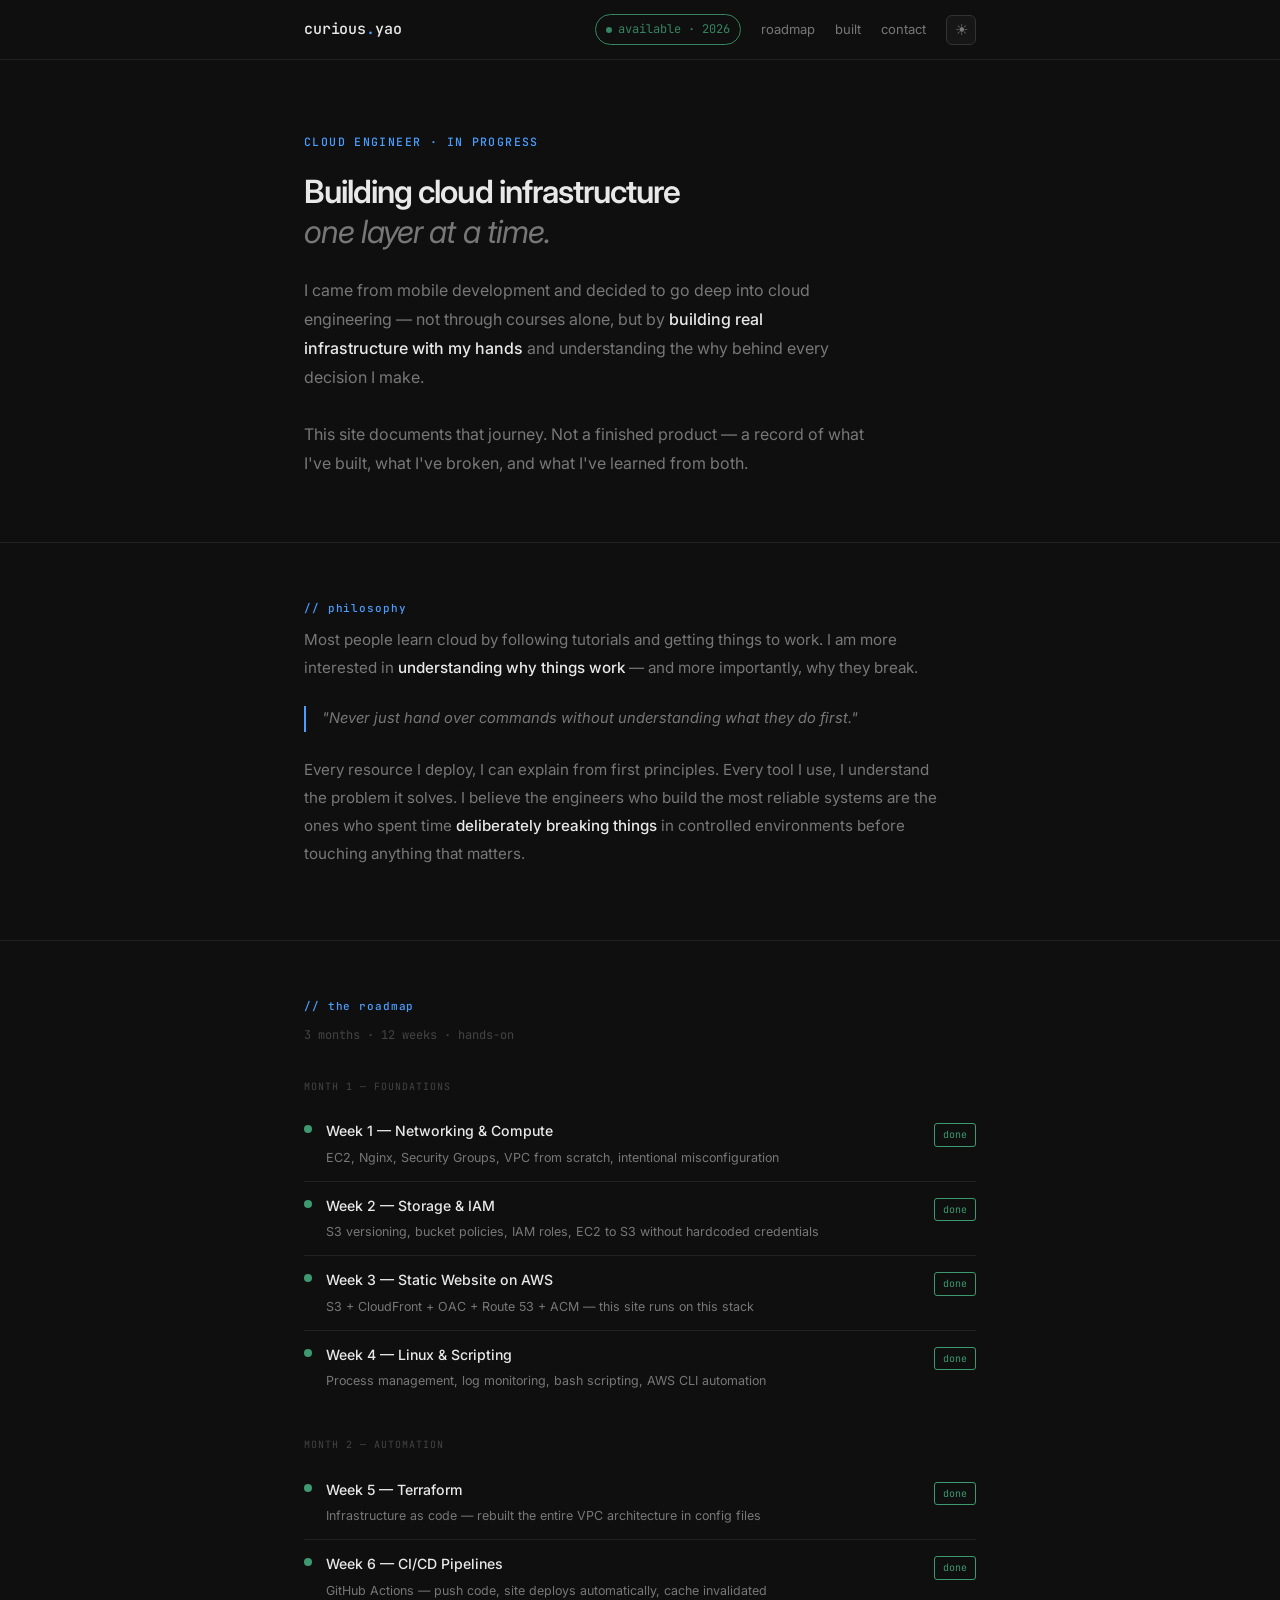
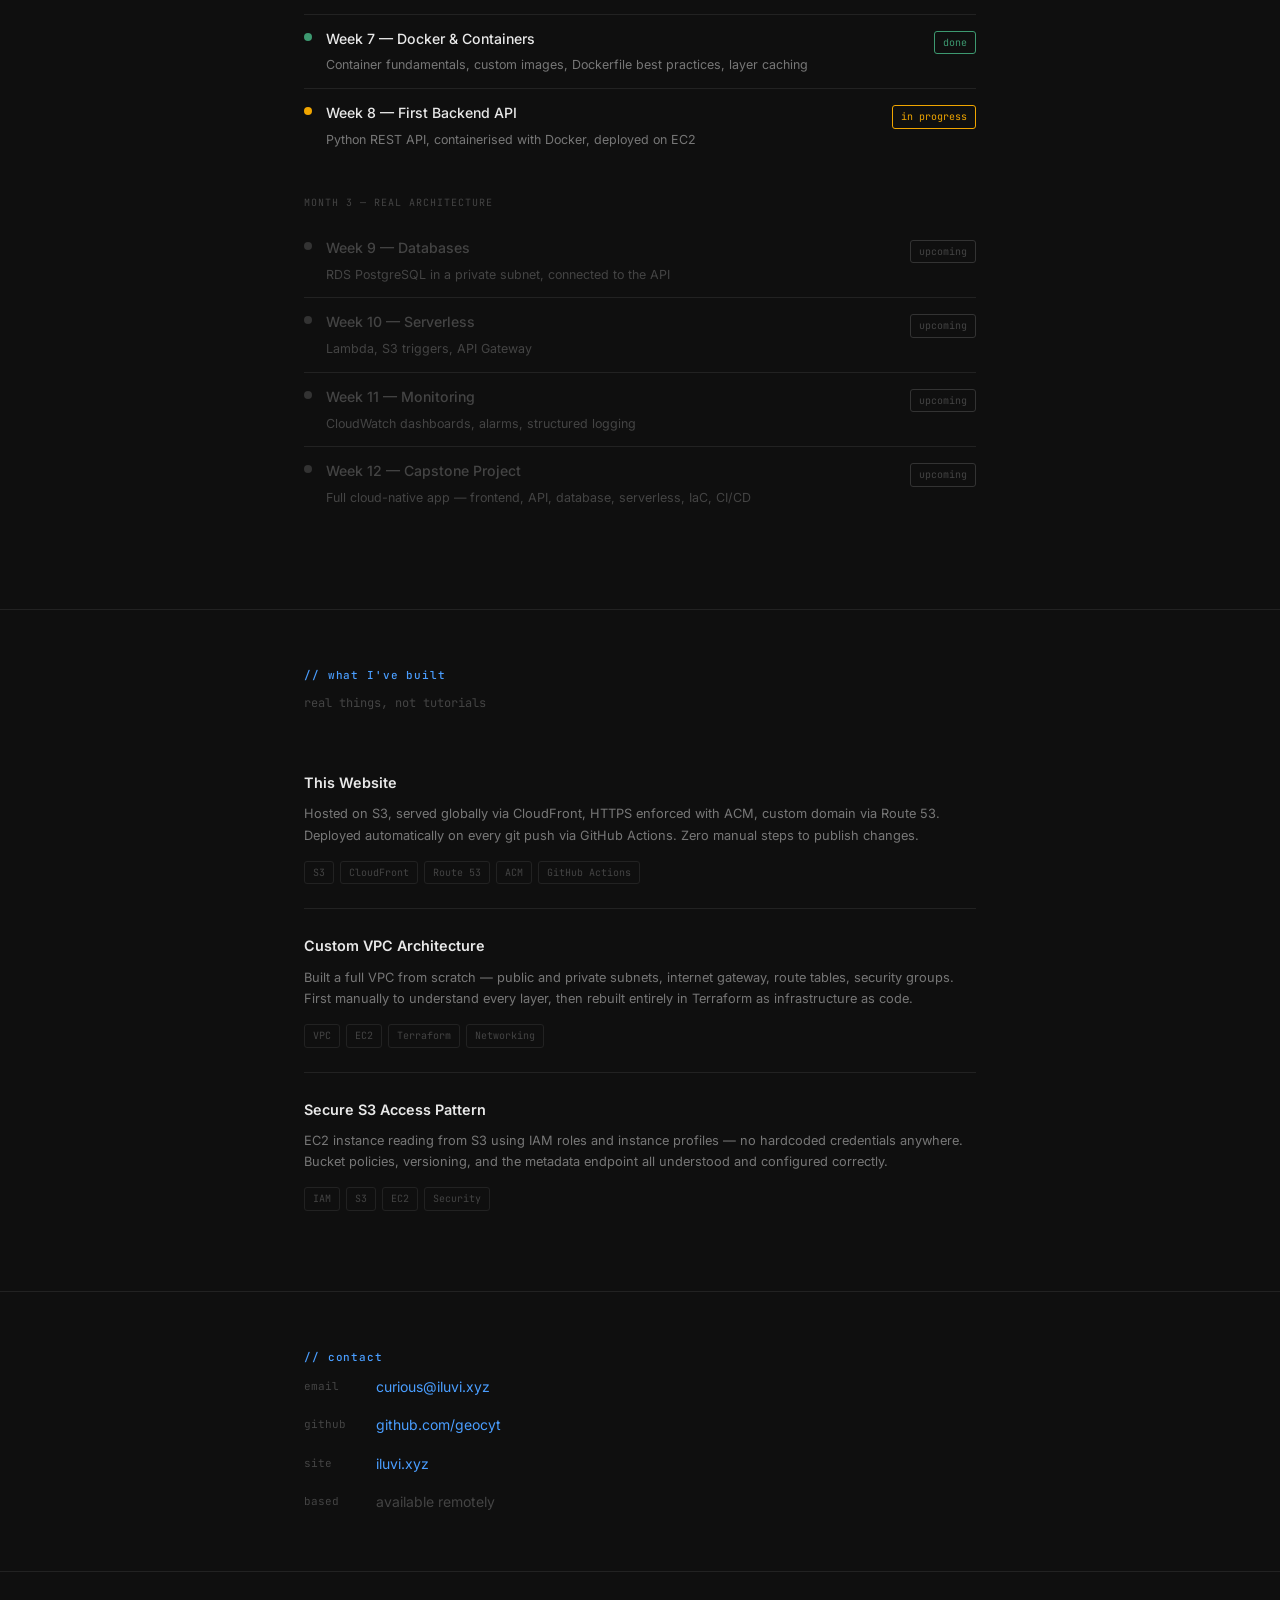
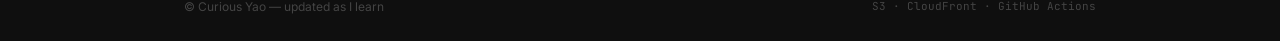
==== commit c3d88d43: "removed the hero, kept nav and the rest" ====
--- a/index.html
+++ b/index.html
@@ -34,94 +34,21 @@
   <!-- Hero -->
   <section class="hero">
     <div class="hero-inner">
-      <div class="hero-left">
-        <div class="eyebrow">// cloud engineering · in progress</div>
-        <h1 class="hero-headline">
-          Building infra<br />
-          that is <em>boring</em><br />
-          — the best kind.
-        </h1>
-        <p class="hero-sub">
-          Clean VPCs, secure IAM, pipelines that ship —
-          understanding the why behind every decision.
-        </p>
-        <div class="hero-btns">
-          <a href="#roadmap" class="btn-primary">see the roadmap →</a>
-          <a href="#built" class="btn-secondary">what I've built</a>
-        </div>
-      </div>
-
-      <div class="hero-right">
-        <div class="pipeline-card">
-          <div class="pipeline-titlebar">
-            <div class="window-dots">
-              <span class="wdot wdot-r"></span>
-              <span class="wdot wdot-y"></span>
-              <span class="wdot wdot-g"></span>
-            </div>
-            <span class="pipeline-name">cloud-learning · pipeline #0012</span>
-            <span class="pipeline-status">
-              <span class="pulse-dot"></span>running
-            </span>
-          </div>
-          <div class="pipeline-stages">
-            <div class="stage">
-              <div class="stage-header">
-                <span class="stage-name">.build</span>
-                <span class="stage-tick done">✓</span>
-              </div>
-              <div class="stage-item"><span class="sdot done"></span>checkout</div>
-              <div class="stage-item"><span class="sdot done"></span>configure-aws</div>
-              <div class="stage-item"><span class="sdot done"></span>lint</div>
-            </div>
-            <div class="stage">
-              <div class="stage-header">
-                <span class="stage-name">.deploy</span>
-                <span class="stage-tick done">✓</span>
-              </div>
-              <div class="stage-item"><span class="sdot done"></span>s3-sync</div>
-              <div class="stage-item"><span class="sdot done"></span>invalidate-cf</div>
-              <div class="stage-item"><span class="sdot done"></span>verify</div>
-            </div>
-            <div class="stage">
-              <div class="stage-header">
-                <span class="stage-name">.next</span>
-                <span class="stage-tick pending">–</span>
-              </div>
-              <div class="stage-item"><span class="sdot active"></span>docker-build</div>
-              <div class="stage-item"><span class="sdot pending"></span>push-ecr</div>
-              <div class="stage-item"><span class="sdot pending"></span>deploy-ec2</div>
-            </div>
-          </div>
-          <div class="pipeline-footer">
-            <span>$ weeks 7/12</span>
-            <span>$ status <em>active</em></span>
-            <span>$ last deploy <em>just now</em></span>
-          </div>
-        </div>
-      </div>
-    </div>
-  </section>
-
-  <!-- Stats -->
-  <div class="stats-row">
-    <div class="stat">
-      <div class="stat-num">7</div>
-      <div class="stat-label">weeks complete</div>
-    </div>
-    <div class="stat">
-      <div class="stat-num">AWS</div>
-      <div class="stat-label">primary stack</div>
-    </div>
-    <div class="stat">
-      <div class="stat-num">12+</div>
-      <div class="stat-label">resources built</div>
-    </div>
-    <div class="stat">
-      <div class="stat-num">remote</div>
-      <div class="stat-label">available now</div>
-    </div>
-  </div>
+      <div class="eyebrow">Cloud Engineer · In Progress</div>
+      <h1 class="hero-headline">
+        Building cloud infrastructure<br />
+        <em>one layer at a time.</em>
+      </h1>
+      <p class="hero-body">
+        I came from mobile development and decided to go deep into cloud engineering —
+        not through courses alone, but by <strong>building real infrastructure with my hands</strong>
+        and understanding the why behind every decision I make.
+        <br /><br />
+        This site documents that journey. Not a finished product — a record of
+        what I've built, what I've broken, and what I've learned from both.
+      </p>
+    </div>
+  </section>
 
   <!-- Philosophy -->
   <section class="section" id="philosophy">
@@ -272,9 +199,9 @@
     <div class="section-inner">
       <div class="section-label">// what I've built</div>
       <div class="section-meta">real things, not tutorials</div>
-      <div class="built-grid">
-
-        <div class="built-card">
+      <div class="built-list">
+
+        <div class="built-item">
           <div class="built-title">This Website</div>
           <div class="built-desc">
             Hosted on S3, served globally via CloudFront, HTTPS enforced with ACM,
@@ -290,12 +217,12 @@
           </div>
         </div>
 
-        <div class="built-card">
+        <div class="built-item">
           <div class="built-title">Custom VPC Architecture</div>
           <div class="built-desc">
             Built a full VPC from scratch — public and private subnets, internet gateway,
-            route tables, security groups. First manually, then rebuilt entirely in
-            Terraform as infrastructure as code.
+            route tables, security groups. First manually to understand every layer,
+            then rebuilt entirely in Terraform as infrastructure as code.
           </div>
           <div class="built-tags">
             <span class="tag">VPC</span>
@@ -305,12 +232,12 @@
           </div>
         </div>
 
-        <div class="built-card">
+        <div class="built-item">
           <div class="built-title">Secure S3 Access Pattern</div>
           <div class="built-desc">
             EC2 instance reading from S3 using IAM roles and instance profiles —
-            no hardcoded credentials anywhere. Bucket policies, versioning, and
-            the metadata endpoint all understood and configured correctly.
+            no hardcoded credentials anywhere. Bucket policies, versioning, and the
+            metadata endpoint all understood and configured correctly.
           </div>
           <div class="built-tags">
             <span class="tag">IAM</span>
--- a/css/style.css
+++ b/css/style.css
@@ -88,7 +88,7 @@
 }
 
 .nav-inner {
-  max-width: 960px;
+  max-width: 720px;
   margin: 0 auto;
   padding: 14px 24px;
   display: flex;
@@ -179,84 +179,46 @@
 }
 
 .hero-inner {
-  max-width: 960px;
+  max-width: 720px;
   margin: 0 auto;
-  padding: 64px 24px 56px;
-  display: grid;
-  grid-template-columns: 1fr 1fr;
-  gap: 48px;
-  align-items: center;
+  padding: 72px 24px 64px;
 }
 
 .eyebrow {
   font-family: 'JetBrains Mono', monospace;
-  font-size: 11px;
+  font-size: 0.72rem;
   font-weight: 500;
   color: var(--accent);
-  letter-spacing: 0.08em;
-  margin-bottom: 16px;
+  letter-spacing: 0.12em;
+  text-transform: uppercase;
+  margin-bottom: 20px;
 }
 
 .hero-headline {
-  font-size: 2.4rem;
+  font-size: 2rem;
   font-weight: 600;
-  line-height: 1.15;
+  line-height: 1.25;
   letter-spacing: -0.03em;
   color: var(--text-primary);
-  margin-bottom: 20px;
+  margin-bottom: 24px;
 }
 
 .hero-headline em {
   font-style: italic;
   font-weight: 400;
-  color: var(--accent);
-}
-
-.hero-sub {
-  font-family: 'JetBrains Mono', monospace;
-  font-size: 12.5px;
+  color: var(--text-secondary);
+}
+
+.hero-body {
+  font-size: 1rem;
   color: var(--text-secondary);
   line-height: 1.8;
-  margin-bottom: 28px;
-  max-width: 340px;
-}
-
-.hero-btns {
-  display: flex;
-  gap: 10px;
-}
-
-.btn-primary {
-  background: var(--text-primary);
-  color: var(--bg);
-  border: none;
-  padding: 10px 18px;
-  border-radius: 6px;
-  font-size: 13px;
+  max-width: 560px;
+}
+
+.hero-body strong {
+  color: var(--text-primary);
   font-weight: 500;
-  cursor: pointer;
-  transition: opacity 0.15s;
-  font-family: 'Inter', sans-serif;
-}
-
-.btn-primary:hover { opacity: 0.85; }
-
-.btn-secondary {
-  background: none;
-  color: var(--text-secondary);
-  border: 0.5px solid var(--border-strong);
-  padding: 10px 18px;
-  border-radius: 6px;
-  font-size: 13px;
-  cursor: pointer;
-  transition: border-color 0.15s, color 0.15s;
-  font-family: 'Inter', sans-serif;
-}
-
-.btn-secondary:hover {
-  border-color: var(--accent);
-  color: var(--accent);
-  opacity: 1;
 }
 
 /* ============================================
@@ -427,7 +389,7 @@
 }
 
 .section-inner {
-  max-width: 960px;
+  max-width: 720px;
   margin: 0 auto;
   padding: 0 24px;
 }
@@ -555,21 +517,18 @@
    WHAT I'VE BUILT
    ============================================ */
 
-.built-grid {
-  display: grid;
-  grid-template-columns: repeat(auto-fit, minmax(280px, 1fr));
-  gap: 16px;
-}
-
-.built-card {
-  background: var(--bg-card);
-  border: 0.5px solid var(--border);
-  border-radius: 8px;
-  padding: 20px;
-  transition: border-color 0.2s;
-}
-
-.built-card:hover { border-color: var(--accent); }
+.built-list {
+  display: flex;
+  flex-direction: column;
+  gap: 0;
+}
+
+.built-item {
+  padding: 24px 0;
+  border-bottom: 0.5px solid var(--border);
+}
+
+.built-item:last-child { border-bottom: none; }
 
 .built-title {
   font-size: 0.9rem;
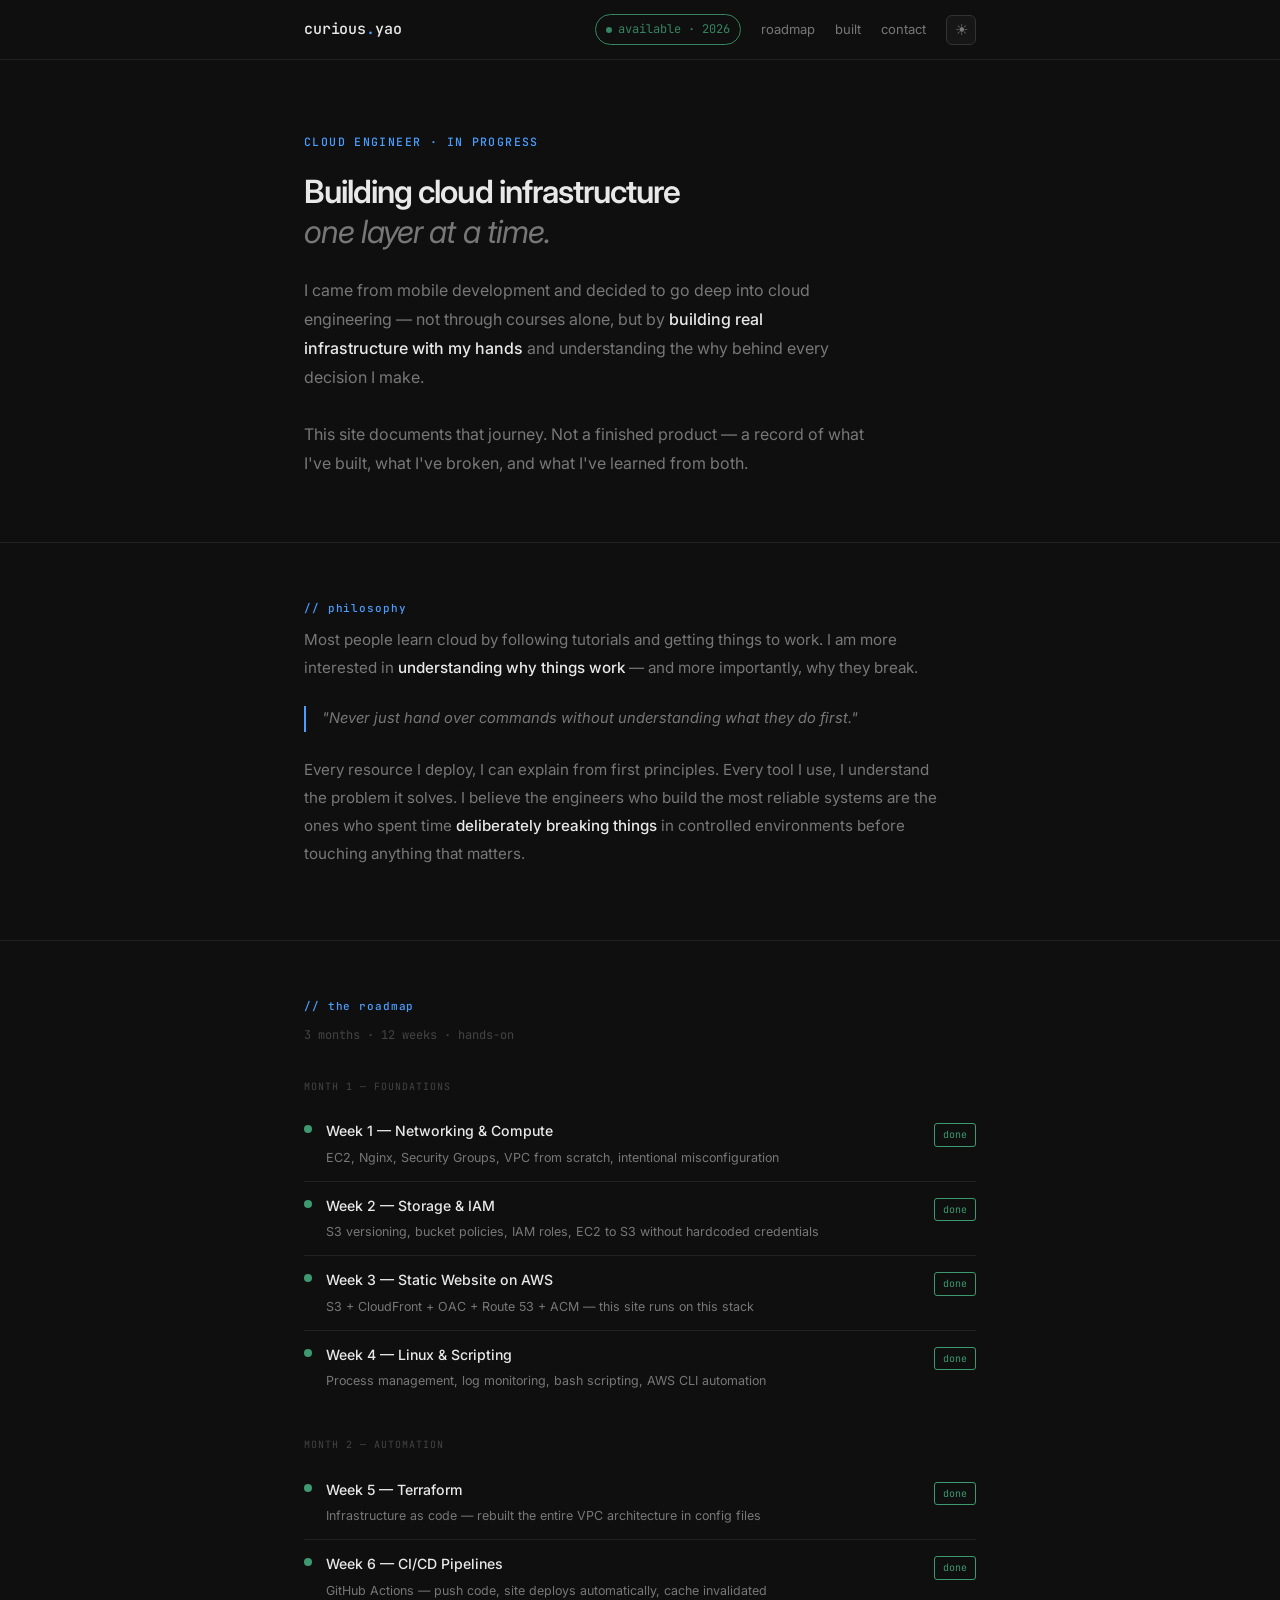
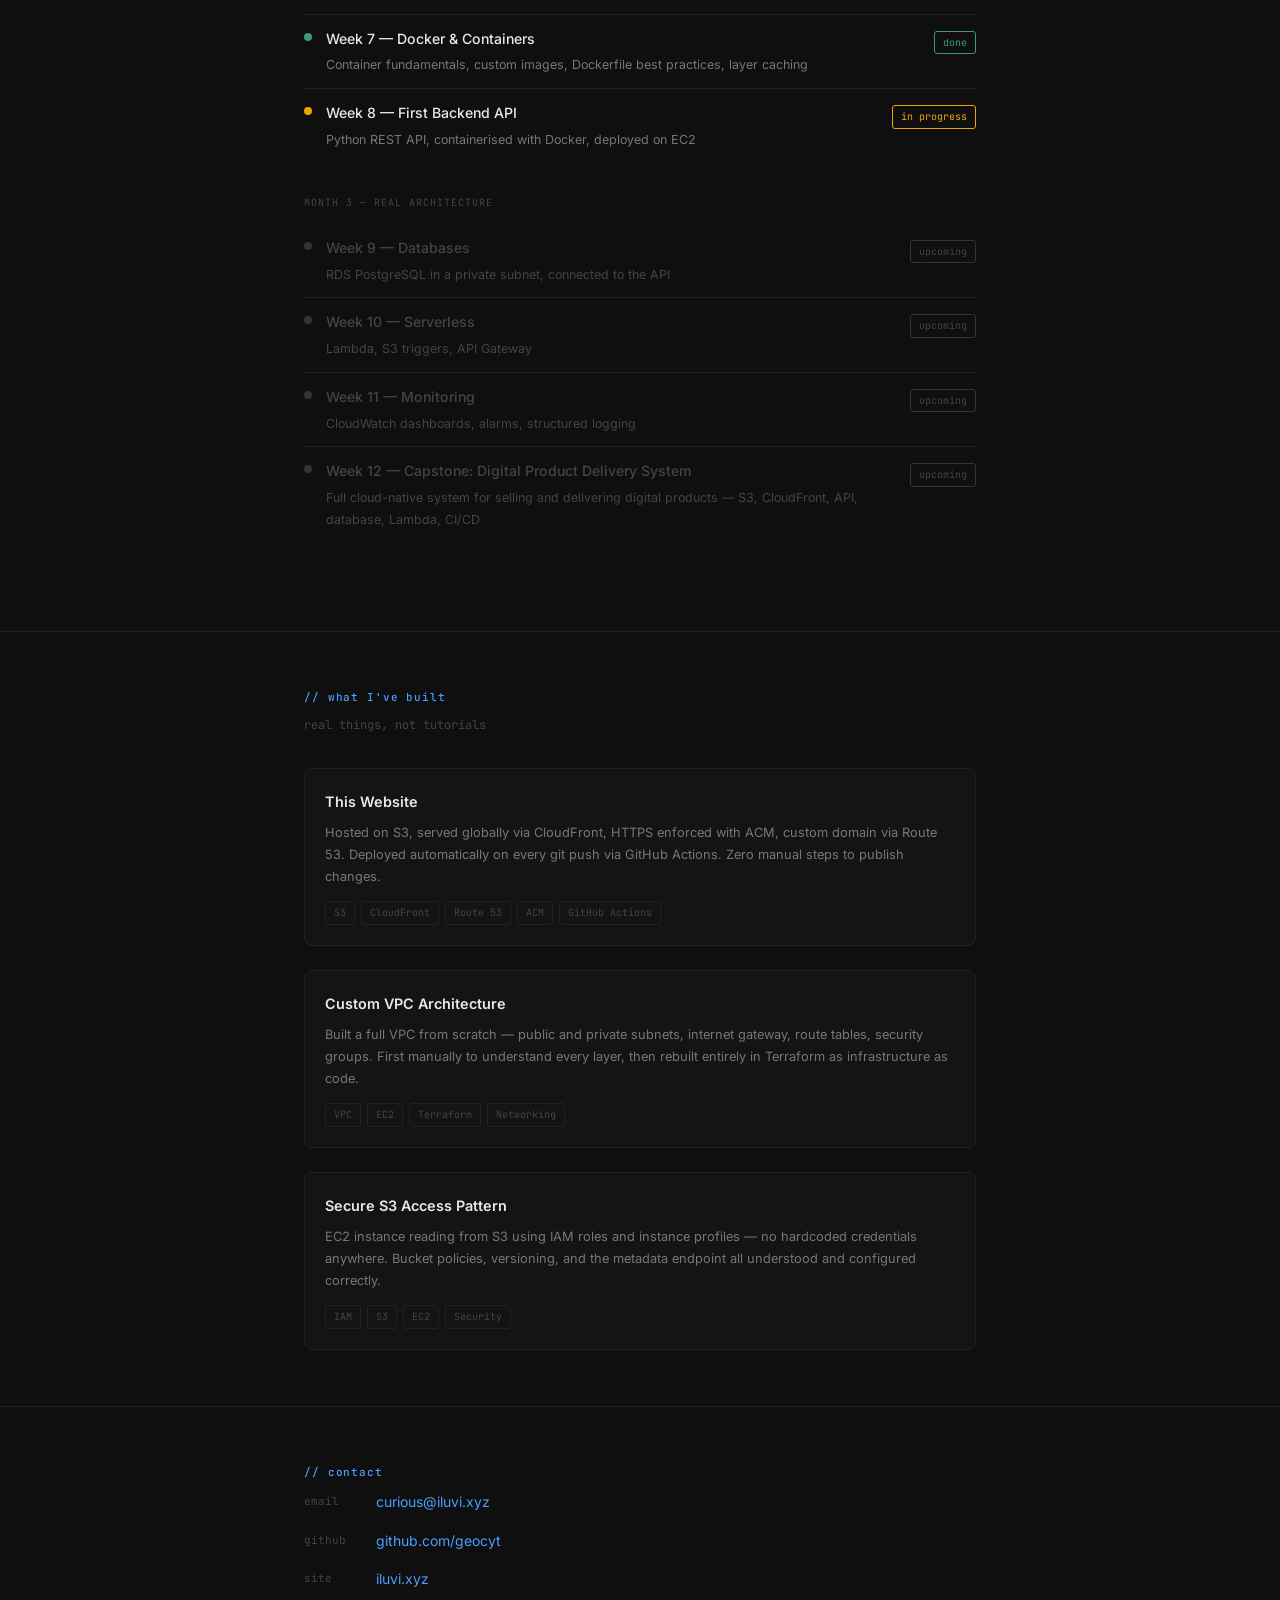
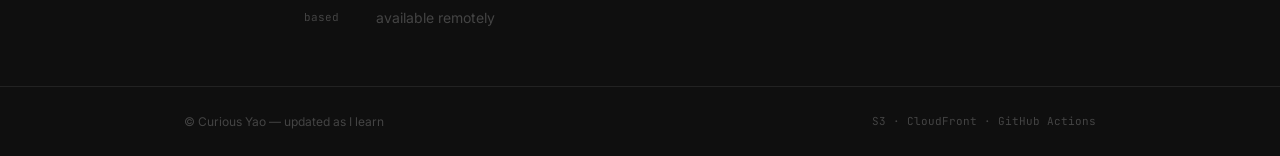
==== commit d2716c32: "updated index with new project" ====
--- a/index.html
+++ b/index.html
@@ -183,8 +183,8 @@
           <div class="roadmap-item">
             <span class="rdot upcoming"></span>
             <div class="ritem-content">
-              <span class="ritem-title upcoming">Week 12 — Capstone Project</span>
-              <span class="ritem-desc upcoming">Full cloud-native app — frontend, API, database, serverless, IaC, CI/CD</span>
+              <span class="ritem-title upcoming">Week 12 — Capstone: Digital Product Delivery System</span>
+              <span class="ritem-desc upcoming">Full cloud-native system for selling and delivering digital products — S3, CloudFront, API, database, Lambda, CI/CD</span>
             </div>
             <span class="rbadge upcoming">upcoming</span>
           </div>
--- a/css/style.css
+++ b/css/style.css
@@ -520,15 +520,18 @@
 .built-list {
   display: flex;
   flex-direction: column;
-  gap: 0;
+  gap: 24px;
 }
 
 .built-item {
-  padding: 24px 0;
-  border-bottom: 0.5px solid var(--border);
-}
-
-.built-item:last-child { border-bottom: none; }
+  padding: 20px;
+  border: 1px solid var(--border);
+  border-radius: 8px;
+  background: var(--bg-subtle);
+  transition: border-color 0.2s;
+}
+
+.built-item:hover { border-color: var(--accent); }
 
 .built-title {
   font-size: 0.9rem;
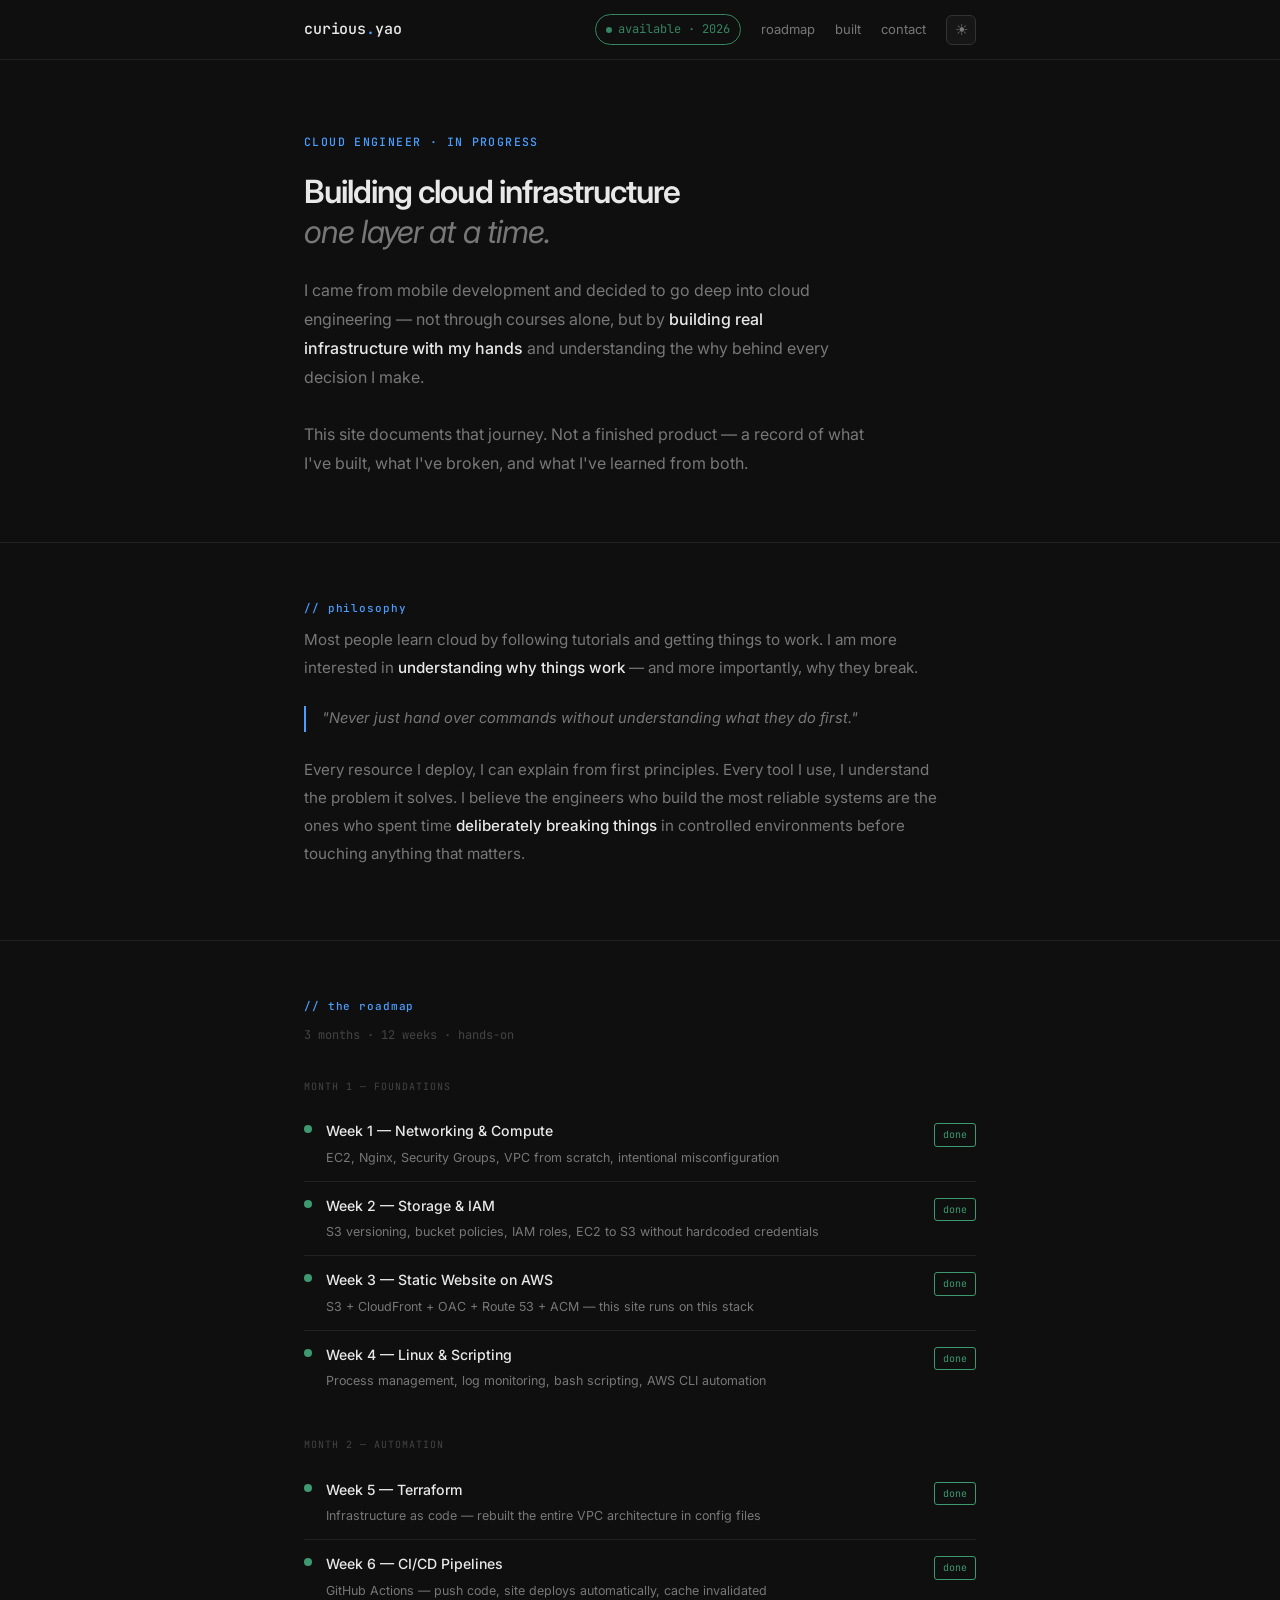
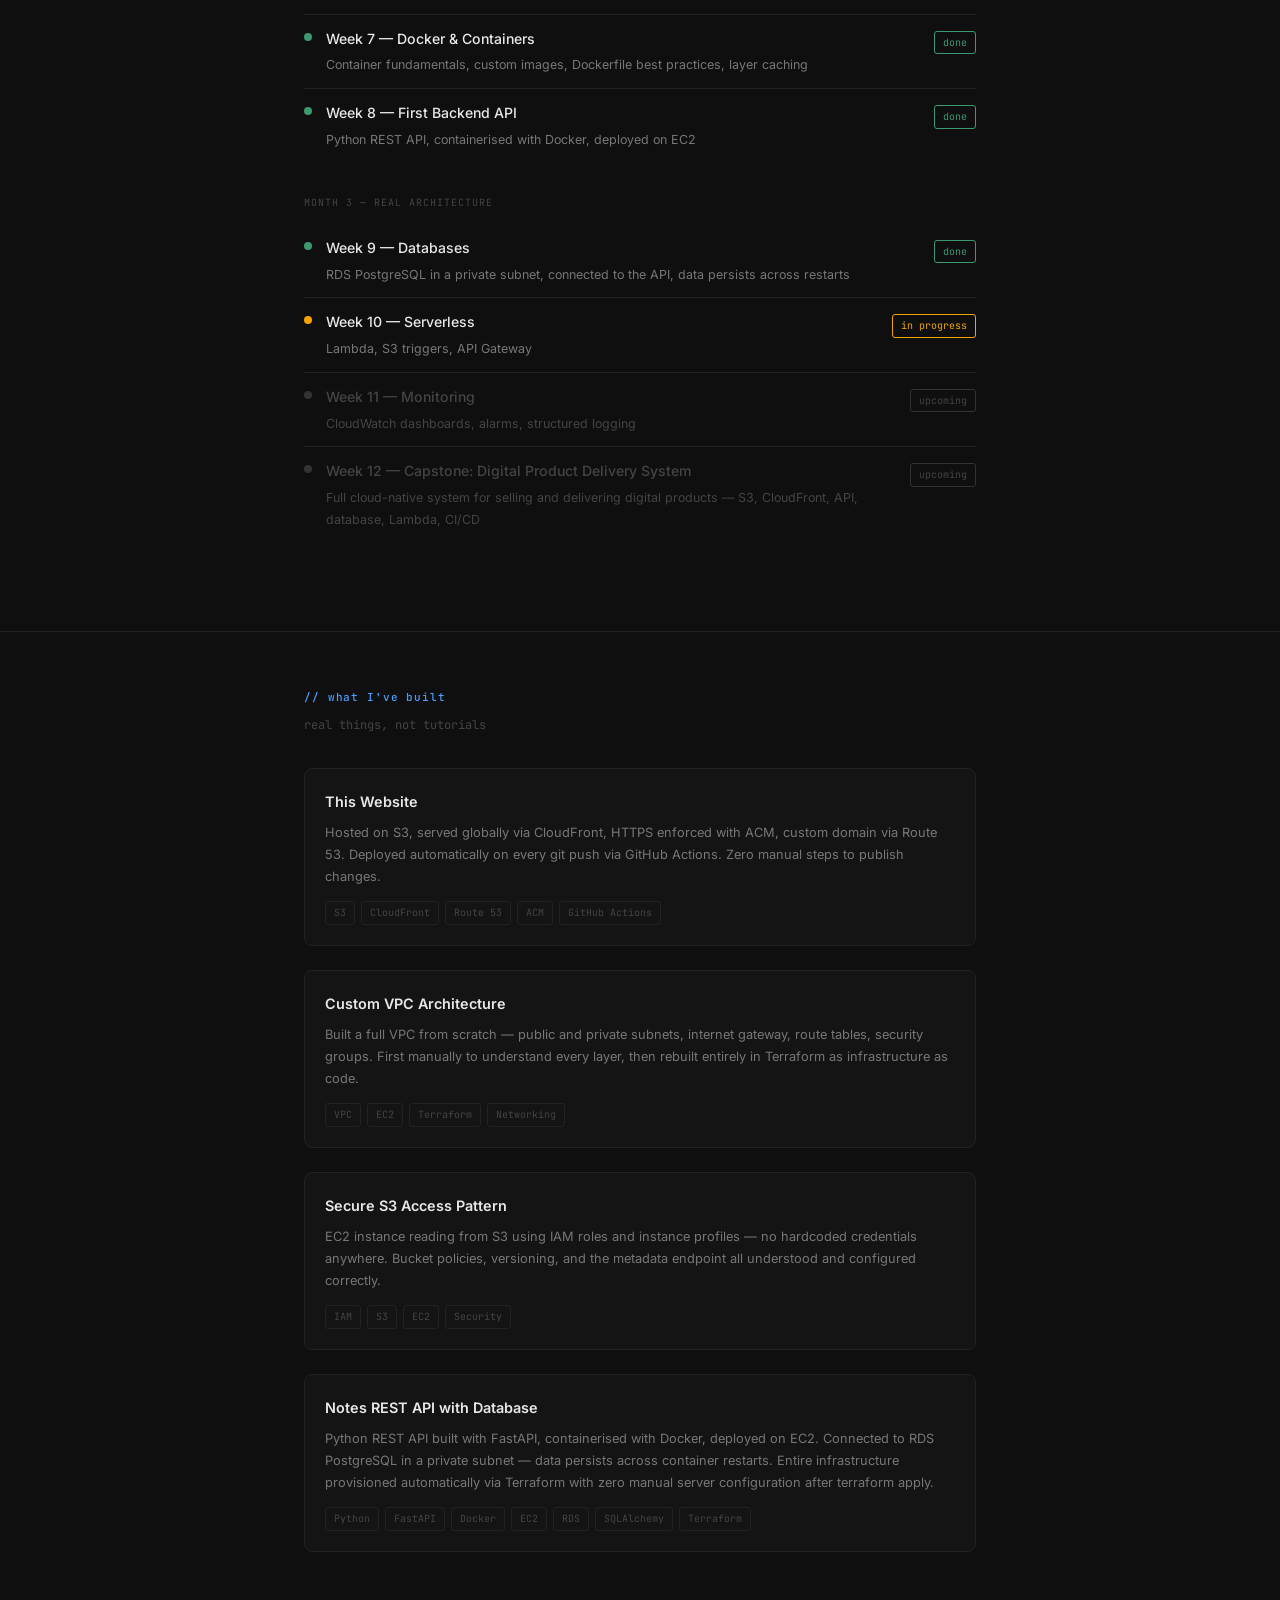
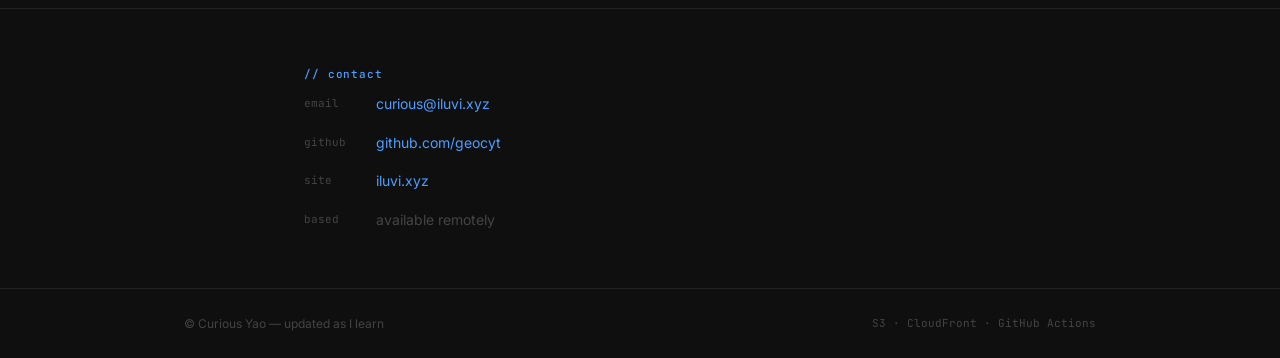
==== commit 92c1f13c: "updated with week 8&9" ====
--- a/index.html
+++ b/index.html
@@ -145,32 +145,32 @@
             <span class="rbadge done">done</span>
           </div>
           <div class="roadmap-item">
-            <span class="rdot active"></span>
+            <span class="rdot done"></span>
             <div class="ritem-content">
               <span class="ritem-title">Week 8 — First Backend API</span>
               <span class="ritem-desc">Python REST API, containerised with Docker, deployed on EC2</span>
             </div>
-            <span class="rbadge active">in progress</span>
+            <span class="rbadge done">done</span>
           </div>
         </div>
 
         <div class="roadmap-month">
           <div class="month-label">month 3 — real architecture</div>
           <div class="roadmap-item">
-            <span class="rdot upcoming"></span>
-            <div class="ritem-content">
-              <span class="ritem-title upcoming">Week 9 — Databases</span>
-              <span class="ritem-desc upcoming">RDS PostgreSQL in a private subnet, connected to the API</span>
-            </div>
-            <span class="rbadge upcoming">upcoming</span>
-          </div>
-          <div class="roadmap-item">
-            <span class="rdot upcoming"></span>
-            <div class="ritem-content">
-              <span class="ritem-title upcoming">Week 10 — Serverless</span>
-              <span class="ritem-desc upcoming">Lambda, S3 triggers, API Gateway</span>
-            </div>
-            <span class="rbadge upcoming">upcoming</span>
+            <span class="rdot done"></span>
+            <div class="ritem-content">
+              <span class="ritem-title">Week 9 — Databases</span>
+              <span class="ritem-desc">RDS PostgreSQL in a private subnet, connected to the API, data persists across restarts</span>
+            </div>
+            <span class="rbadge done">done</span>
+          </div>
+          <div class="roadmap-item">
+            <span class="rdot active"></span>
+            <div class="ritem-content">
+              <span class="ritem-title">Week 10 — Serverless</span>
+              <span class="ritem-desc">Lambda, S3 triggers, API Gateway</span>
+            </div>
+            <span class="rbadge active">in progress</span>
           </div>
           <div class="roadmap-item">
             <span class="rdot upcoming"></span>
@@ -244,6 +244,25 @@
             <span class="tag">S3</span>
             <span class="tag">EC2</span>
             <span class="tag">Security</span>
+          </div>
+        </div>
+
+        <div class="built-item">
+          <div class="built-title">Notes REST API with Database</div>
+          <div class="built-desc">
+            Python REST API built with FastAPI, containerised with Docker, deployed on EC2.
+            Connected to RDS PostgreSQL in a private subnet — data persists across container
+            restarts. Entire infrastructure provisioned automatically via Terraform with
+            zero manual server configuration after terraform apply.
+          </div>
+          <div class="built-tags">
+            <span class="tag">Python</span>
+            <span class="tag">FastAPI</span>
+            <span class="tag">Docker</span>
+            <span class="tag">EC2</span>
+            <span class="tag">RDS</span>
+            <span class="tag">SQLAlchemy</span>
+            <span class="tag">Terraform</span>
           </div>
         </div>
 
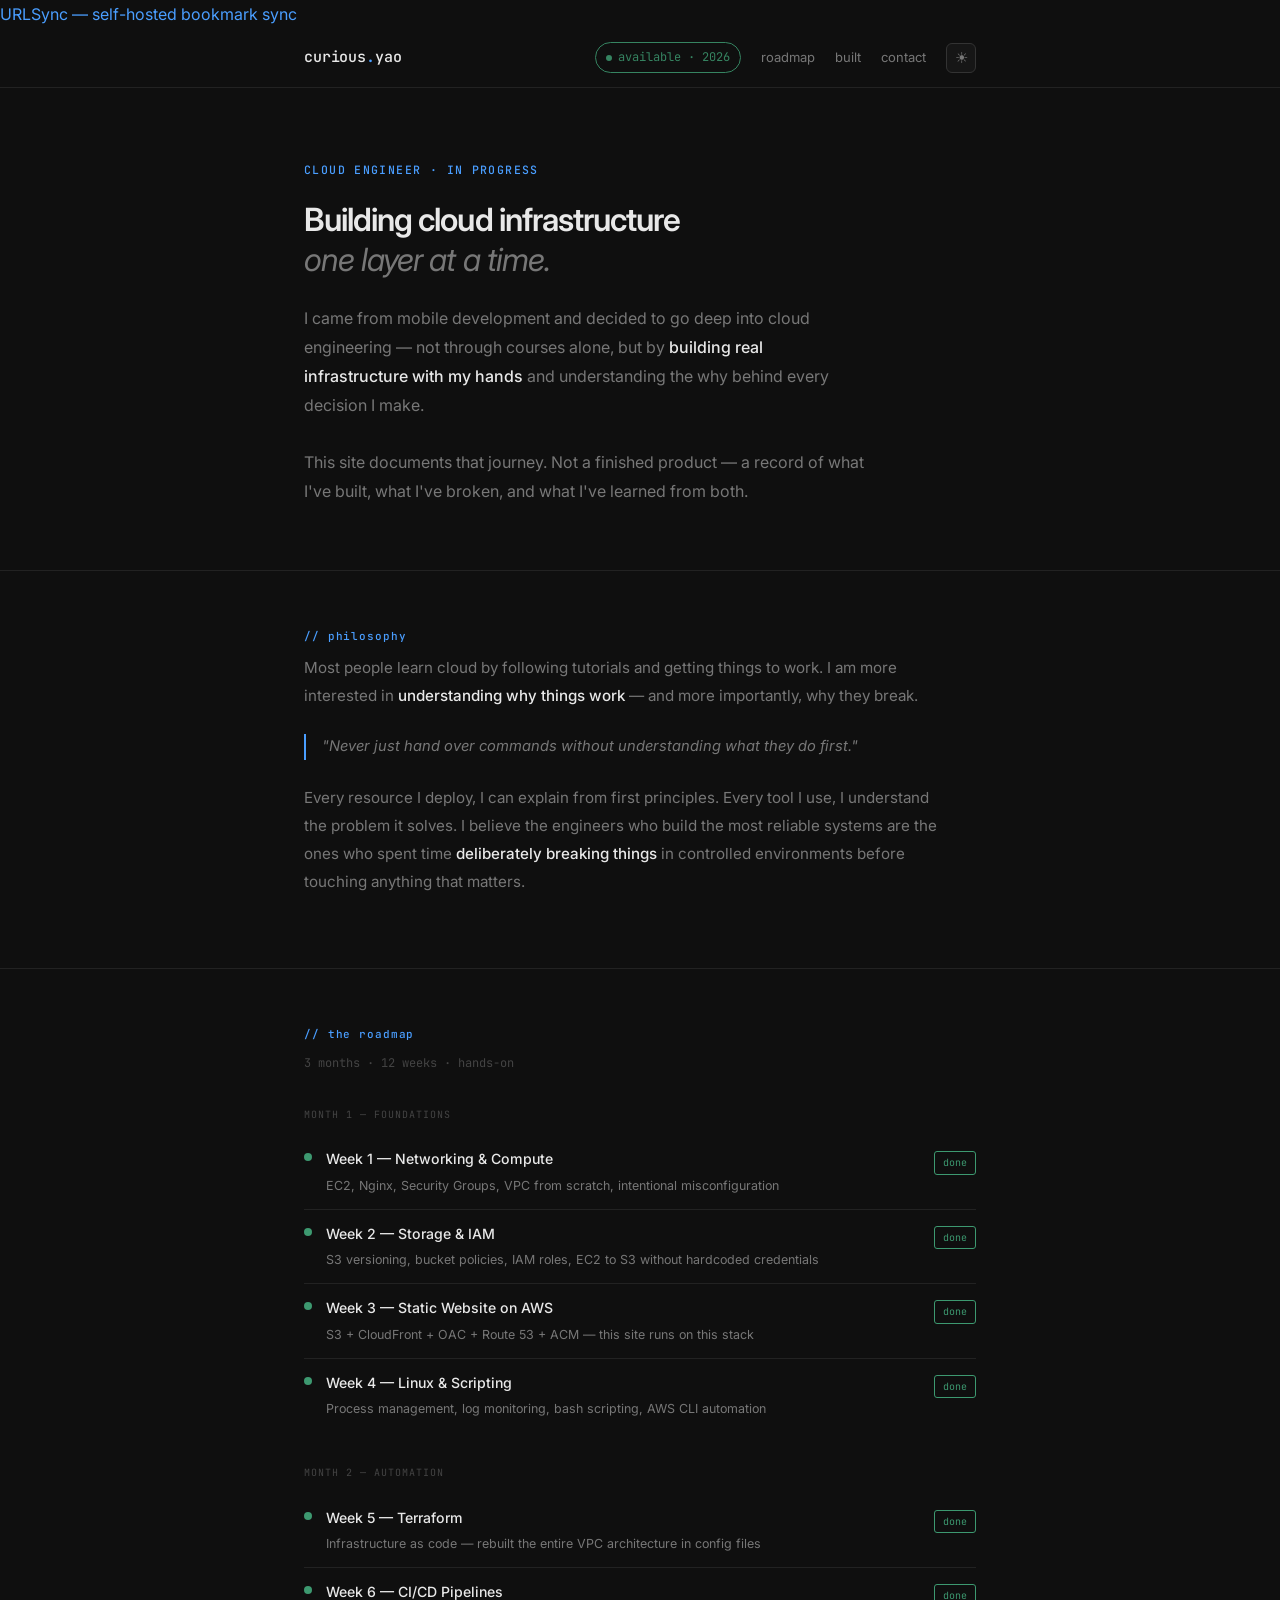
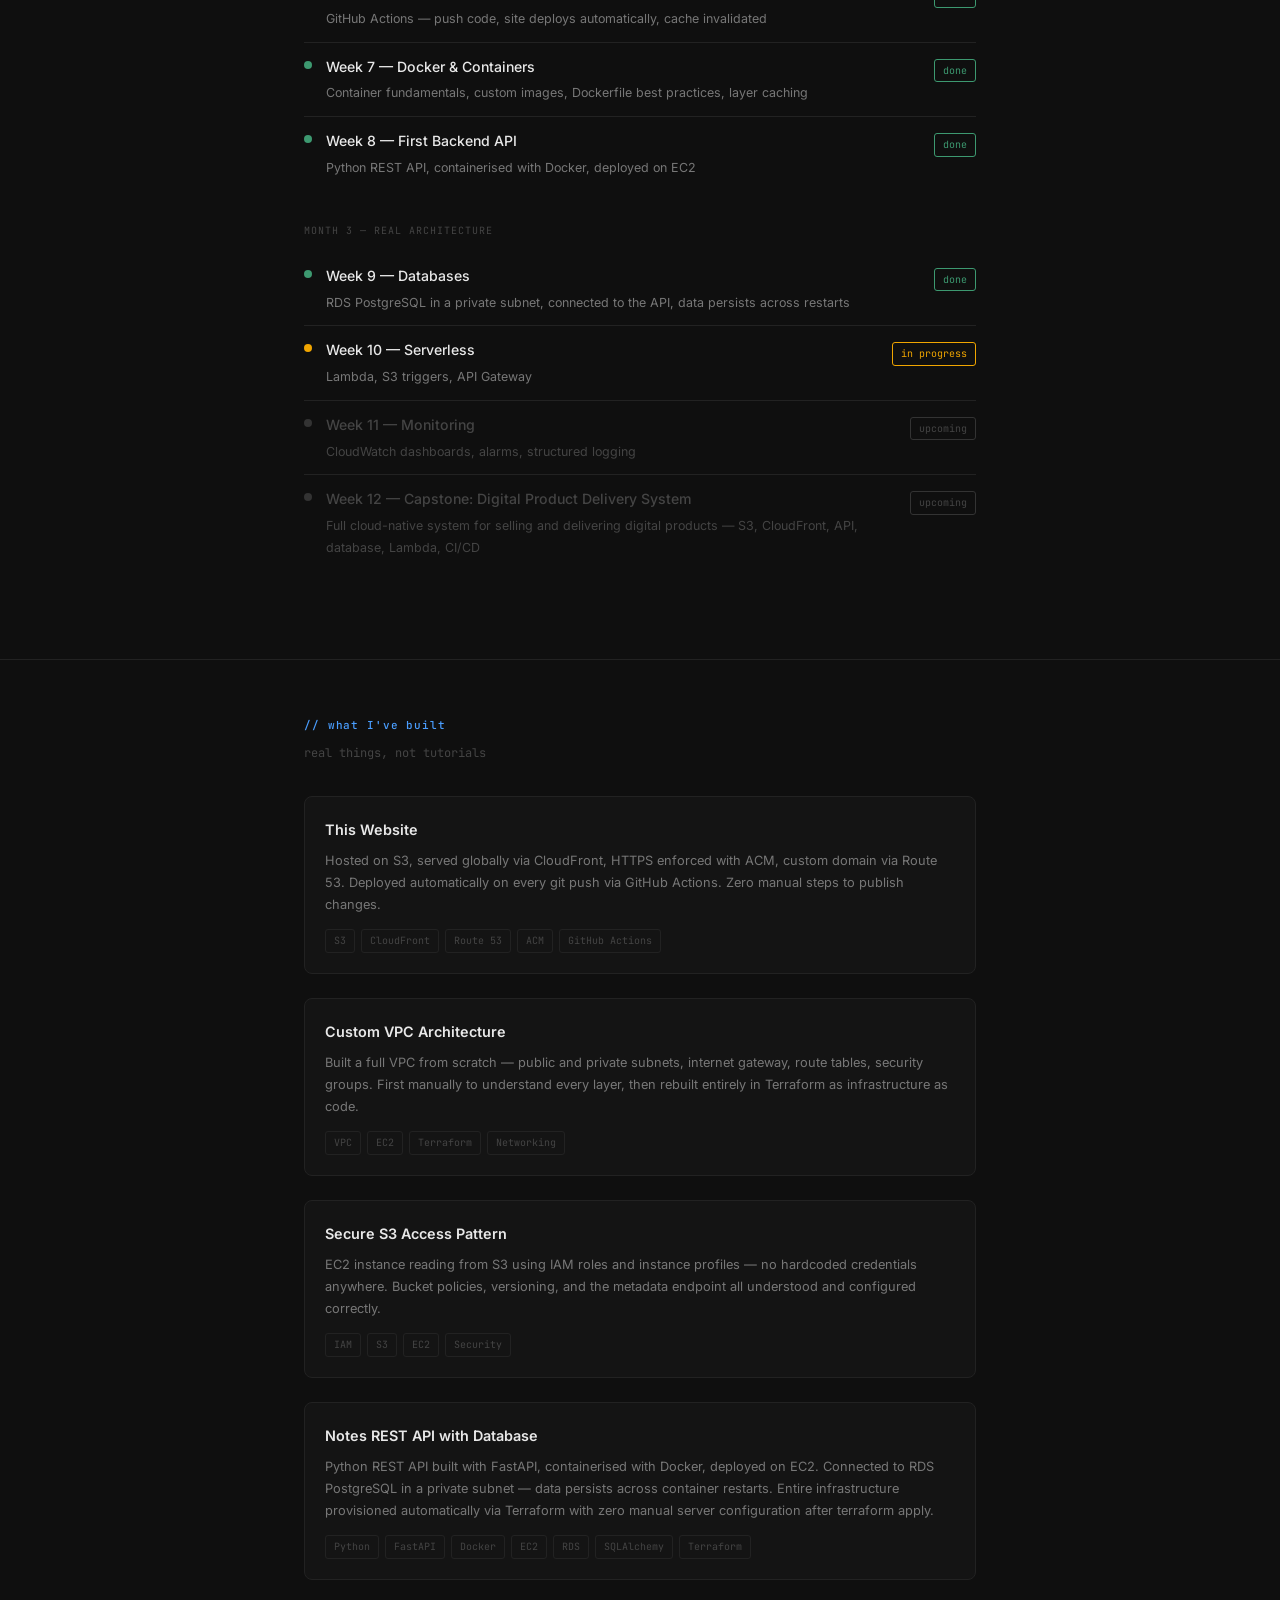
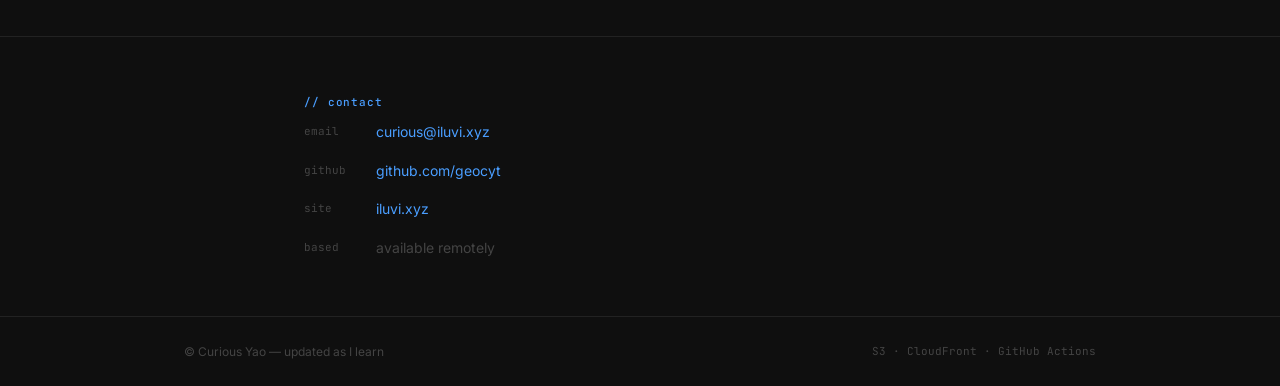
==== commit 28baa57c: "added URLSync project page" ====
--- a/index.html
+++ b/index.html
@@ -8,6 +8,7 @@
   <link rel="preconnect" href="https://fonts.googleapis.com" />
   <link rel="preconnect" href="https://fonts.gstatic.com" crossorigin />
   <link href="https://fonts.googleapis.com/css2?family=Inter:ital,wght@0,400;0,500;0,600;1,400&family=JetBrains+Mono:wght@400;500&display=swap" rel="stylesheet" />
+  <a href="/projects/urlsync/">URLSync — self-hosted bookmark sync</a>
   <link rel="stylesheet" href="css/style.css" />
 </head>
 <body>
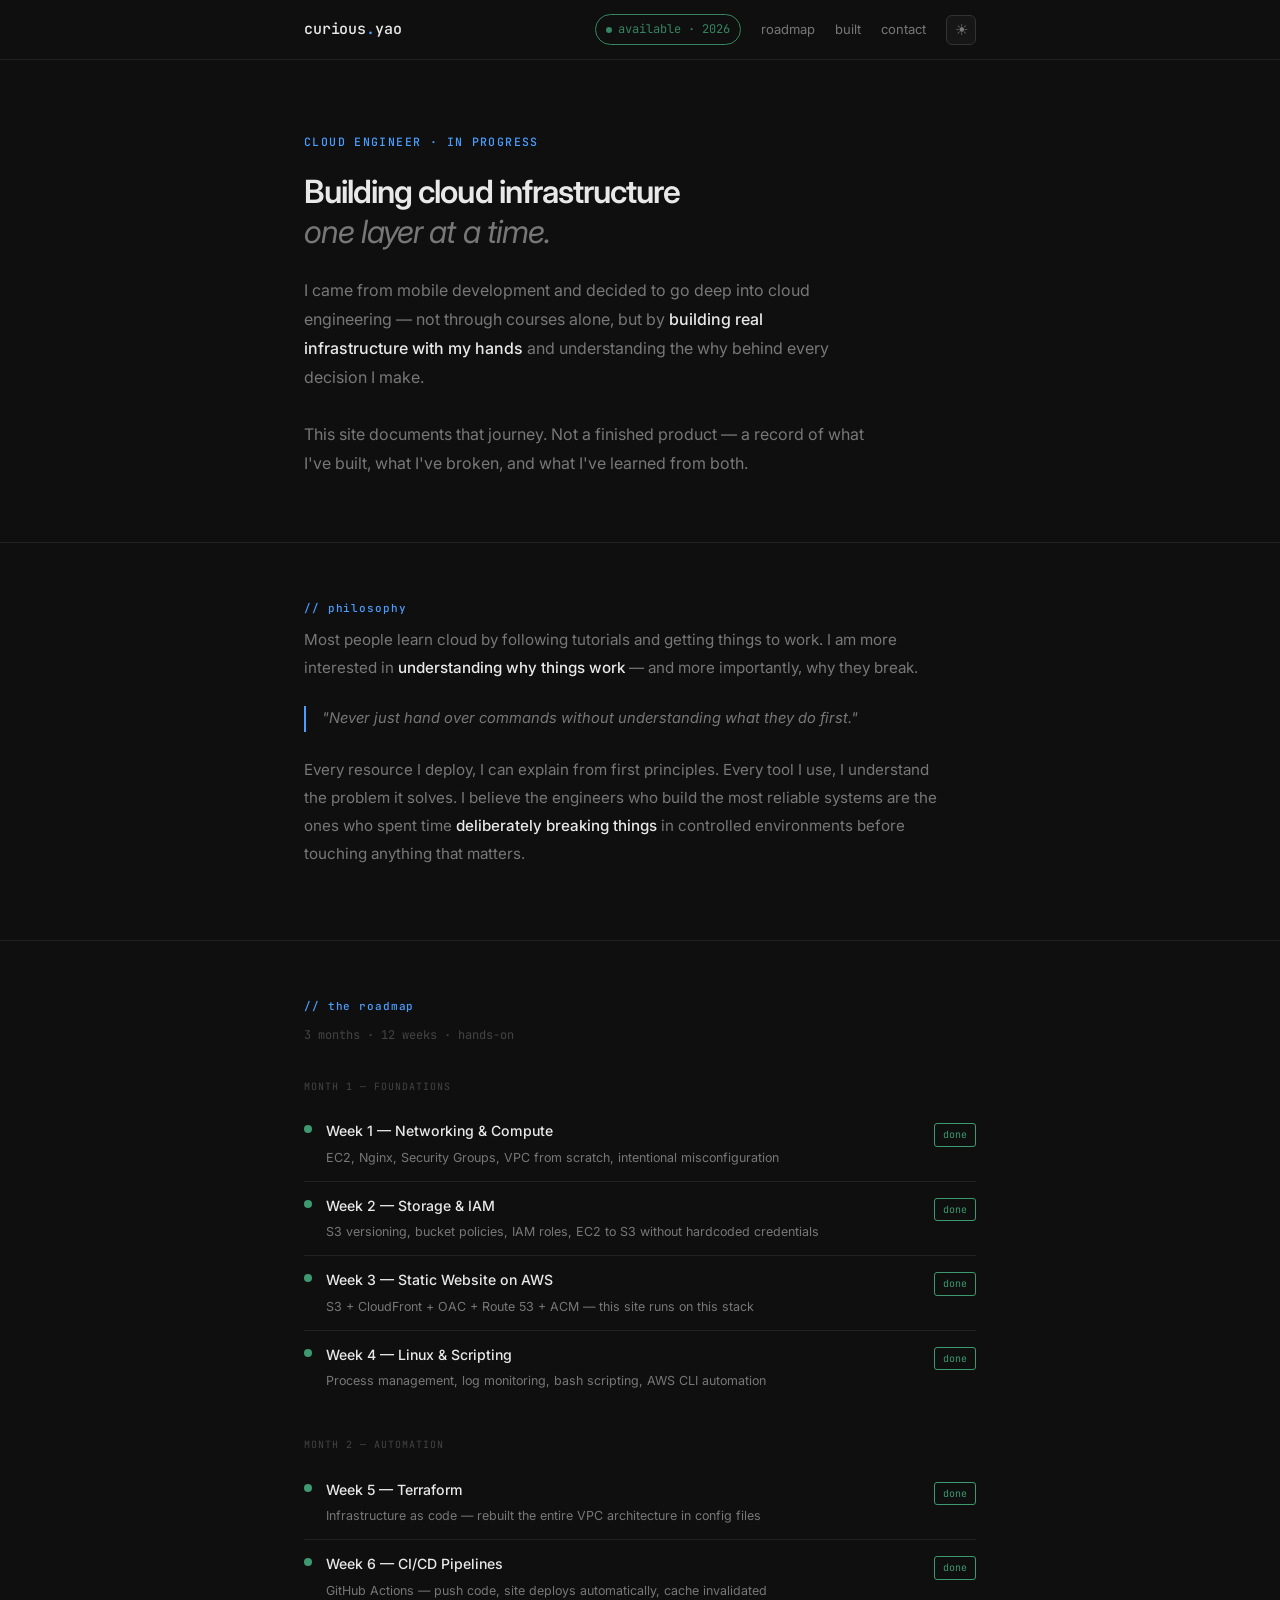
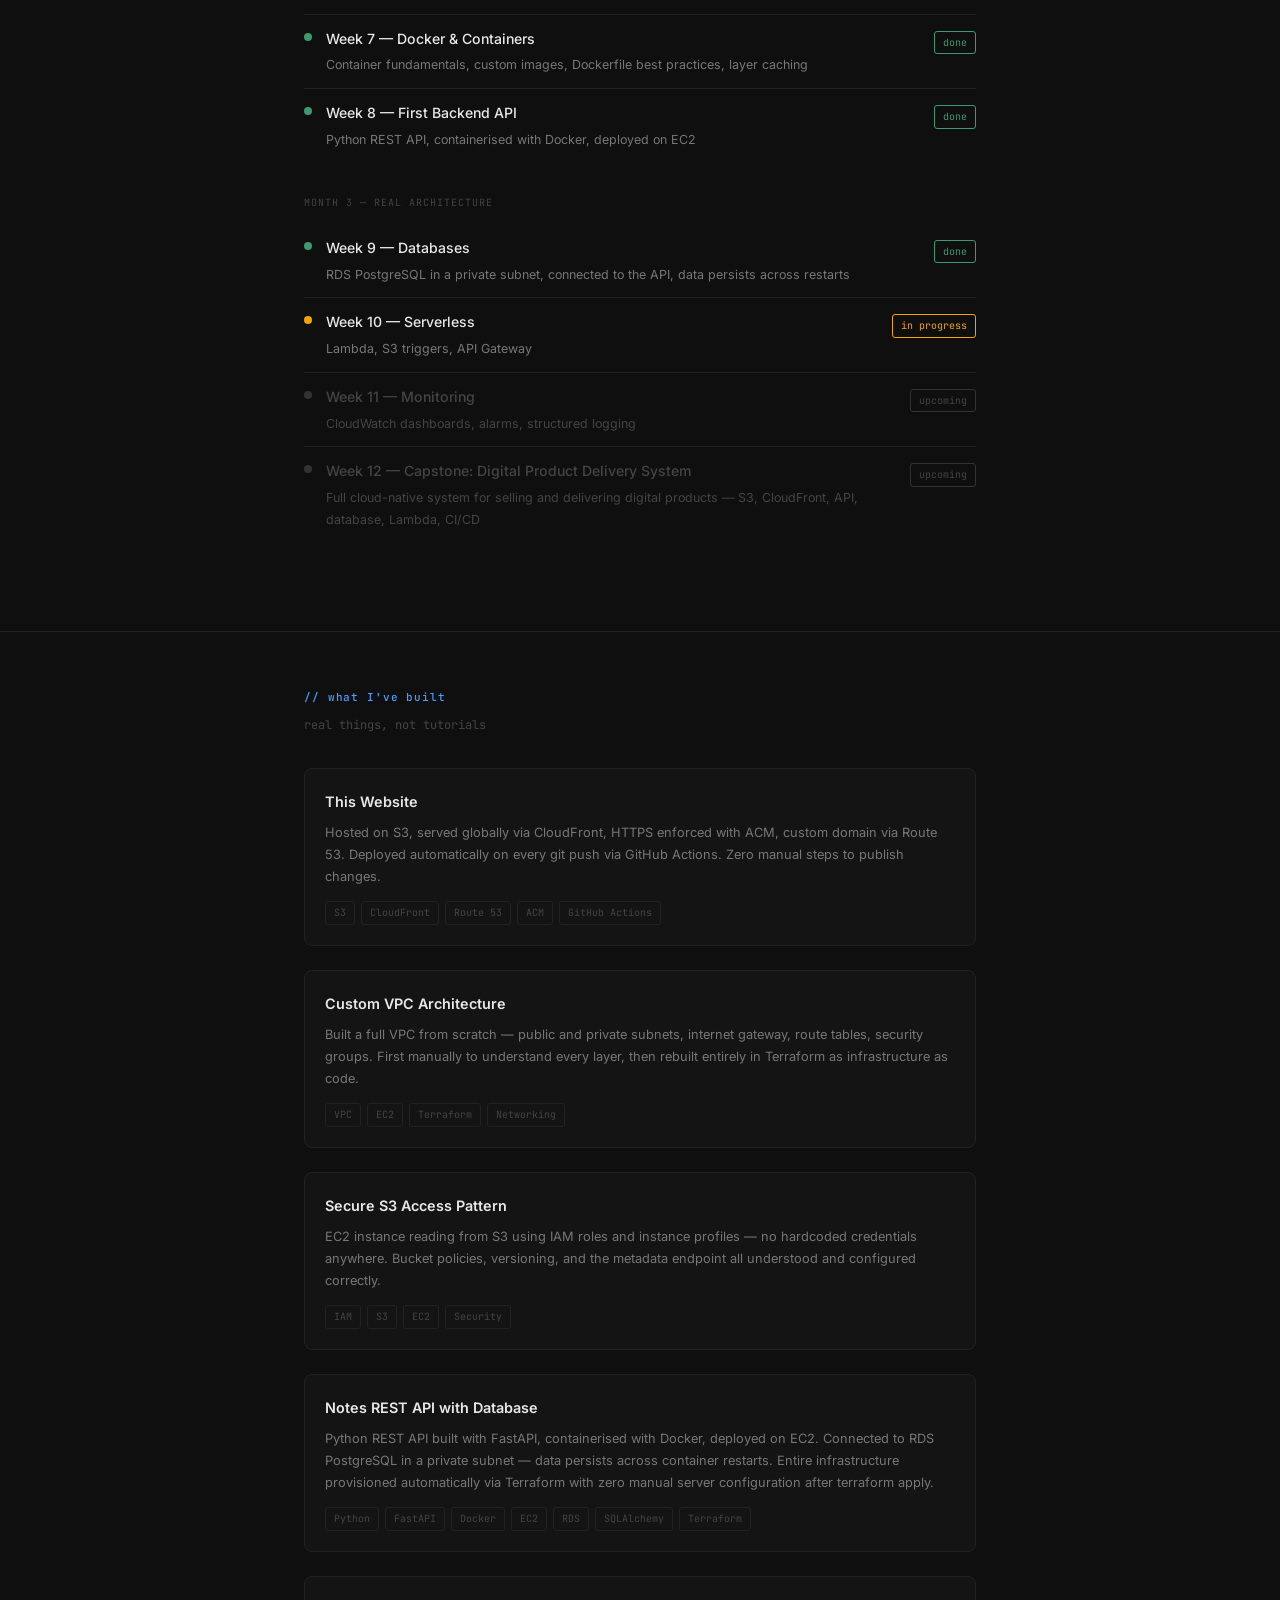
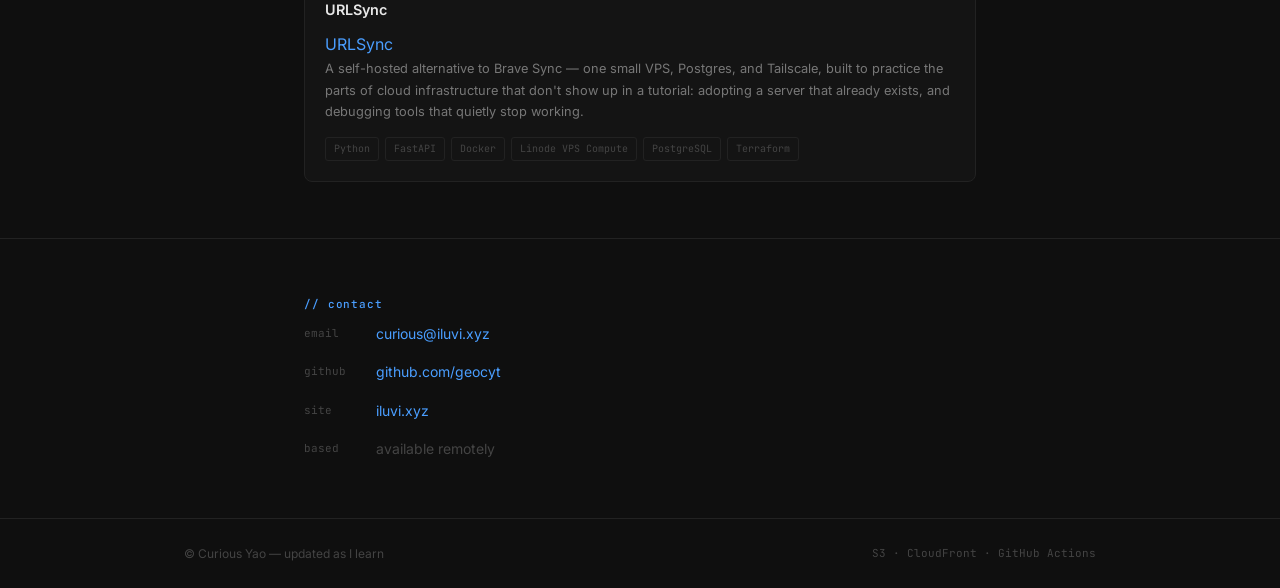
==== commit 1d441071: "updated urlsync index" ====
--- a/index.html
+++ b/index.html
@@ -8,7 +8,6 @@
   <link rel="preconnect" href="https://fonts.googleapis.com" />
   <link rel="preconnect" href="https://fonts.gstatic.com" crossorigin />
   <link href="https://fonts.googleapis.com/css2?family=Inter:ital,wght@0,400;0,500;0,600;1,400&family=JetBrains+Mono:wght@400;500&display=swap" rel="stylesheet" />
-  <a href="/projects/urlsync/">URLSync — self-hosted bookmark sync</a>
   <link rel="stylesheet" href="css/style.css" />
 </head>
 <body>
@@ -267,6 +266,23 @@
           </div>
         </div>
 
+	
+        <div class="built-item">
+          <div class="built-title">URLSync</div>
+          <a href="/projects/urlsync/">URLSync</a>
+	  <div class="built-desc">
+            A self-hosted alternative to Brave Sync — one small VPS, Postgres, and Tailscale, built to practice the parts of cloud infrastructure that don't show up in a tutorial: adopting a server that already exists, and debugging tools that quietly stop working.
+          </div>
+          <div class="built-tags">
+            <span class="tag">Python</span>
+            <span class="tag">FastAPI</span>
+            <span class="tag">Docker</span>
+            <span class="tag">Linode VPS Compute</span>
+            <span class="tag">PostgreSQL</span>
+            <span class="tag">Terraform</span>
+          </div>
+        </div>
+
       </div>
     </div>
   </section>
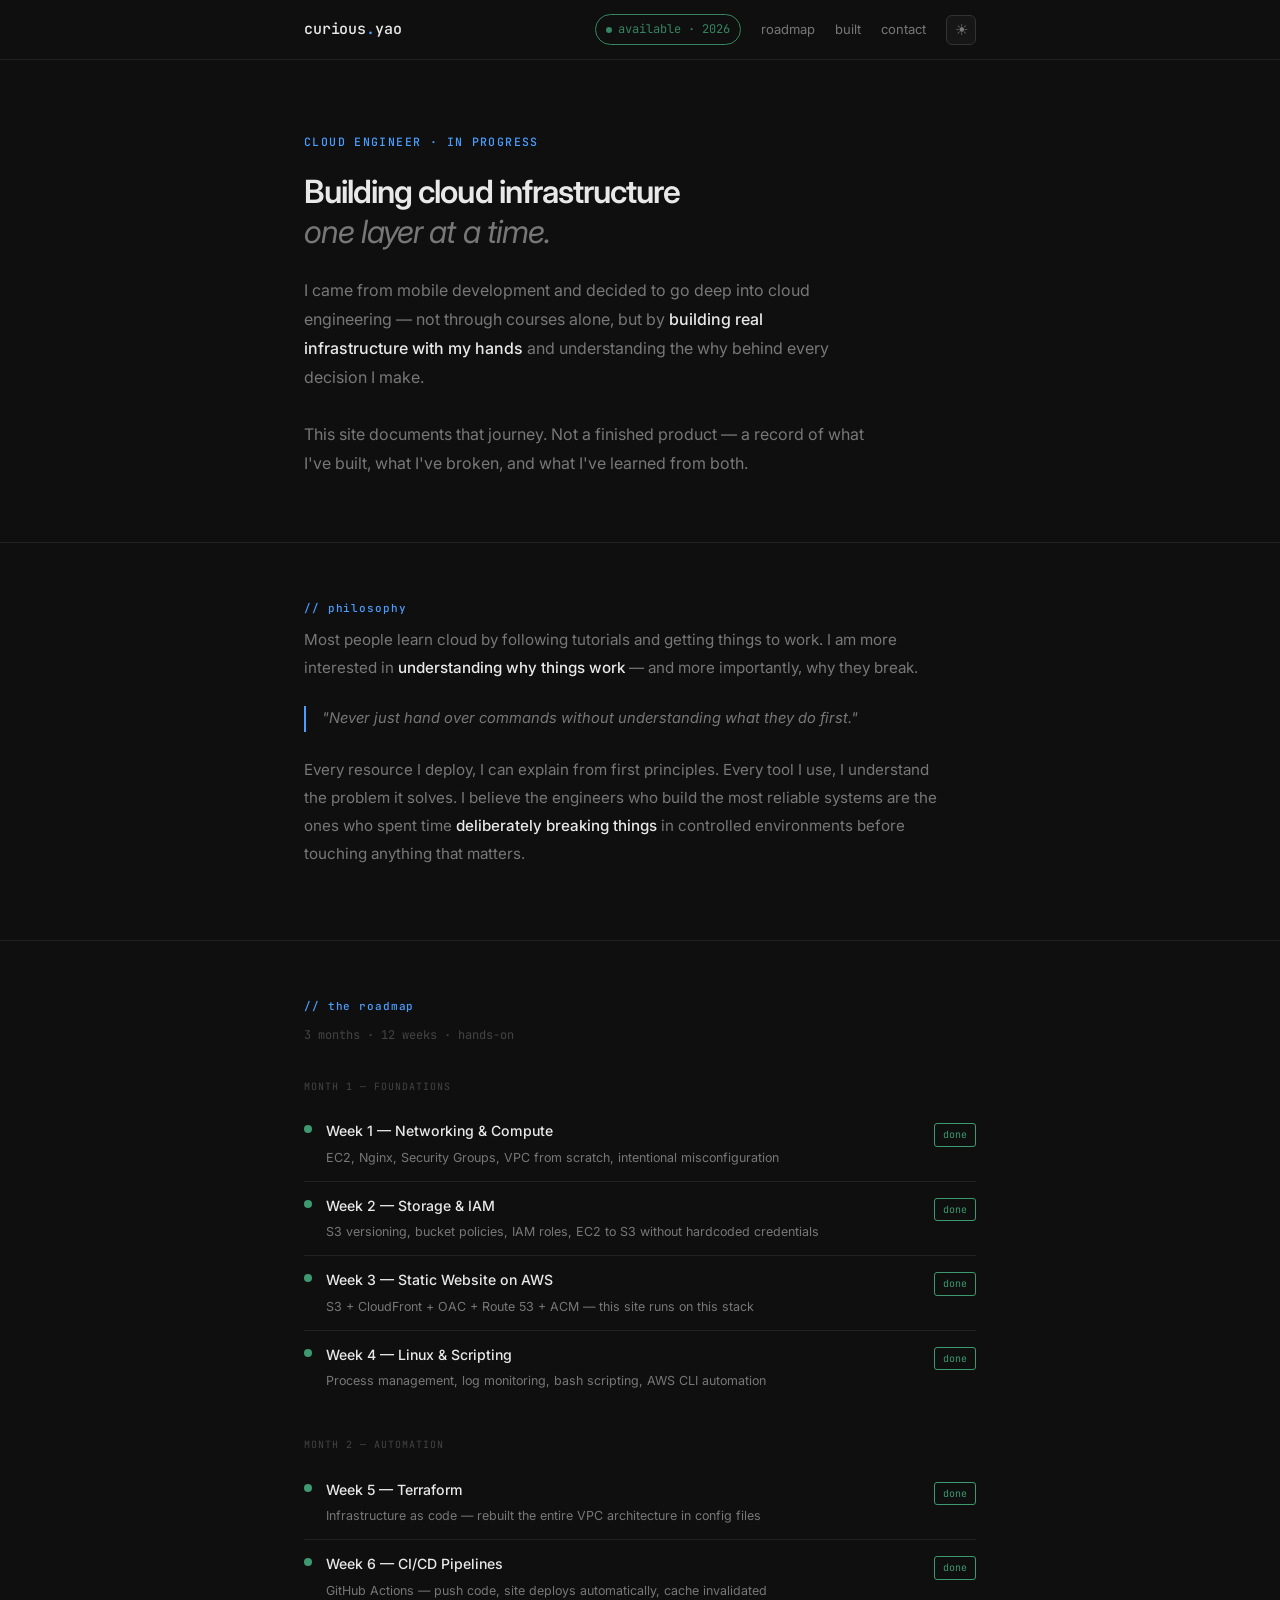
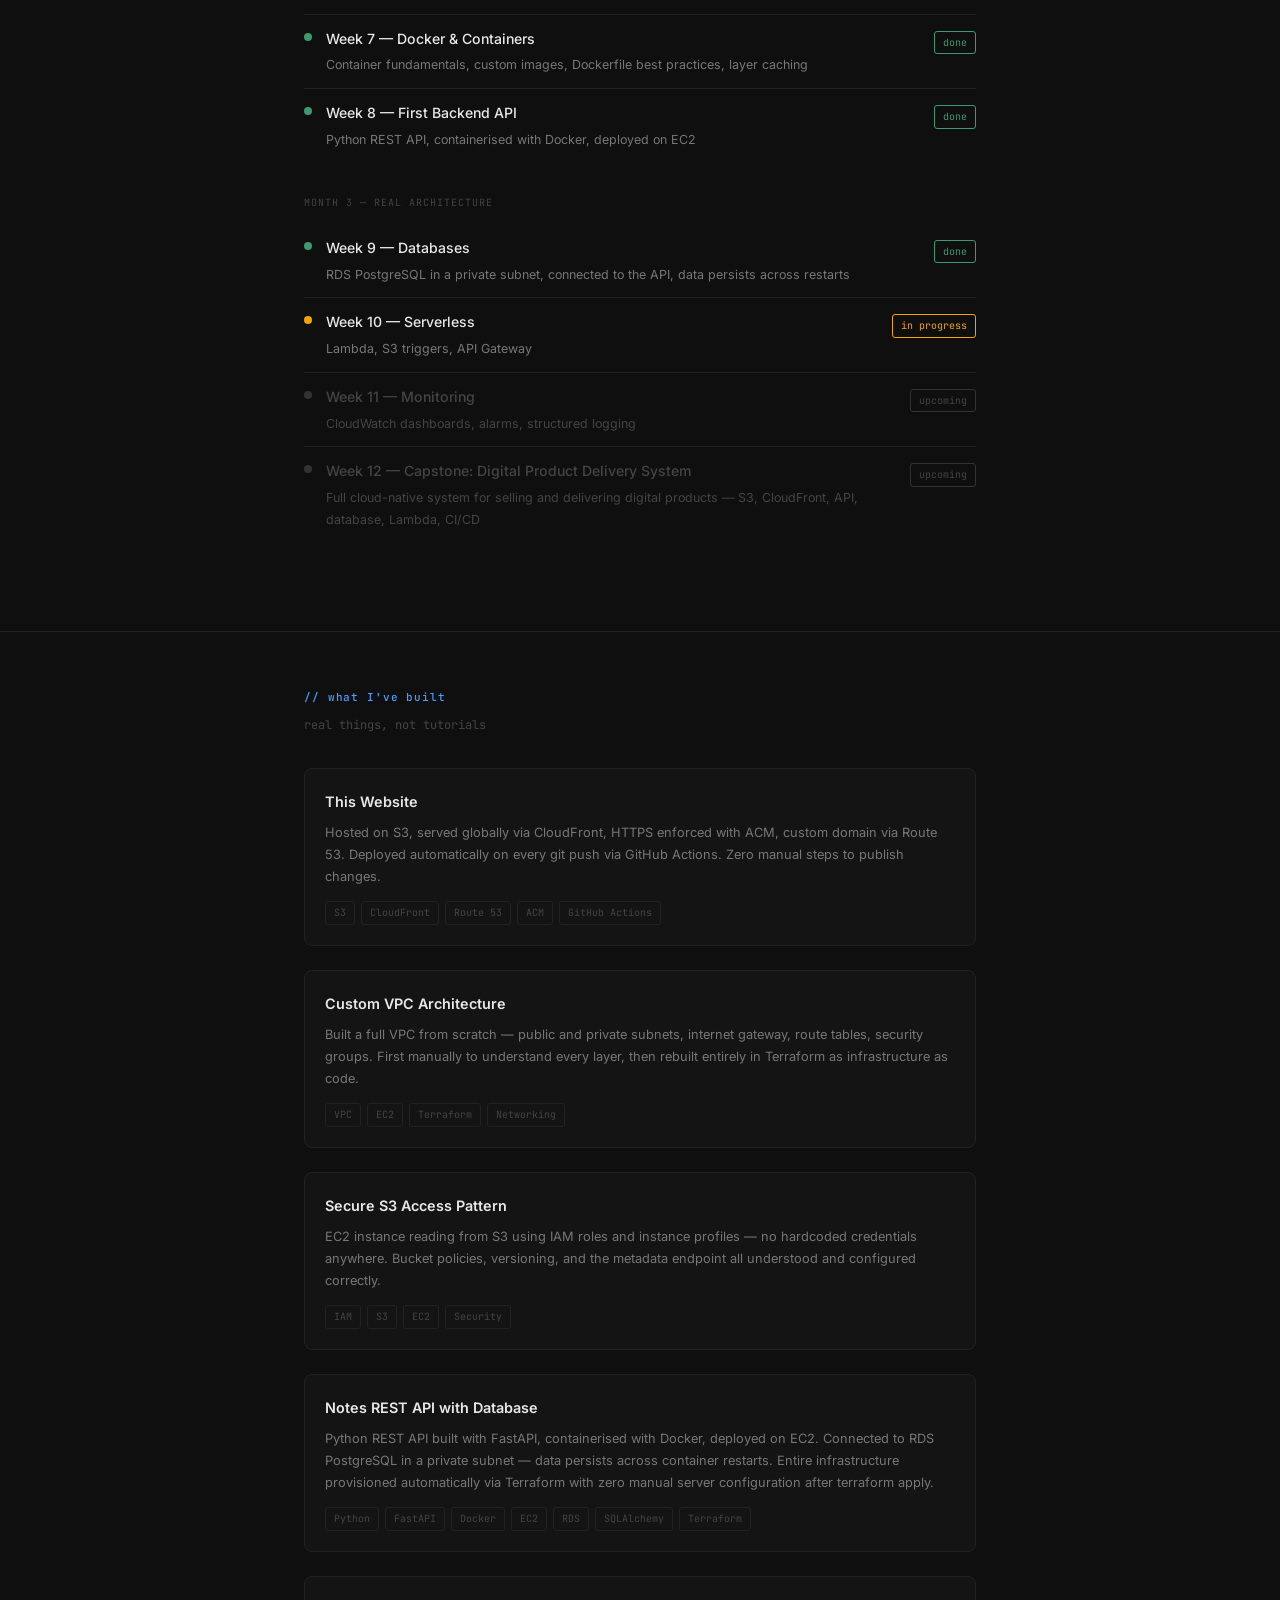
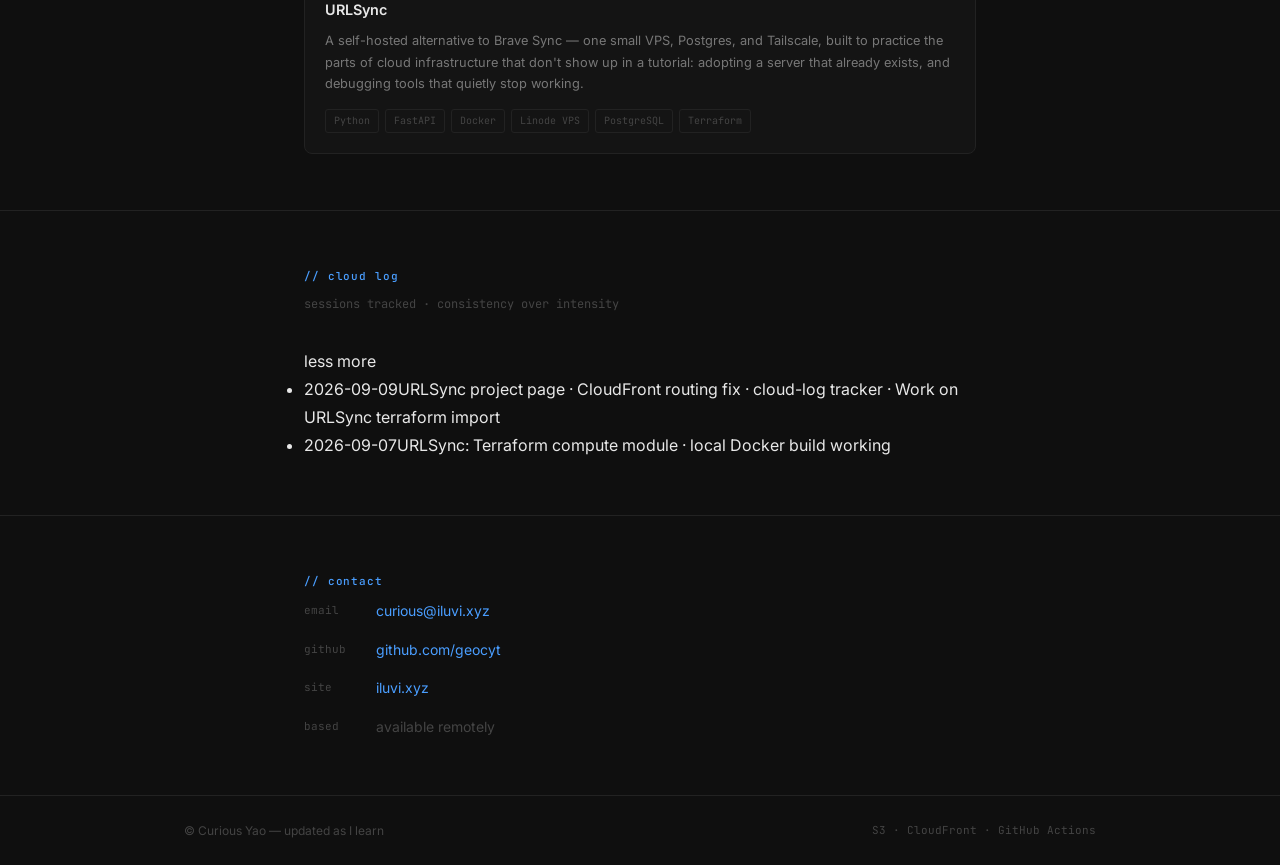
==== commit c4331112: "added log section to main index" ====
--- a/index.html
+++ b/index.html
@@ -266,23 +266,45 @@
           </div>
         </div>
 
-	
         <div class="built-item">
           <div class="built-title">URLSync</div>
-          <a href="/projects/urlsync/">URLSync</a>
-	  <div class="built-desc">
-            A self-hosted alternative to Brave Sync — one small VPS, Postgres, and Tailscale, built to practice the parts of cloud infrastructure that don't show up in a tutorial: adopting a server that already exists, and debugging tools that quietly stop working.
+          <div class="built-desc">
+            A self-hosted alternative to Brave Sync — one small VPS, Postgres, and Tailscale,
+            built to practice the parts of cloud infrastructure that don't show up in a tutorial:
+            adopting a server that already exists, and debugging tools that quietly stop working.
           </div>
           <div class="built-tags">
             <span class="tag">Python</span>
             <span class="tag">FastAPI</span>
             <span class="tag">Docker</span>
-            <span class="tag">Linode VPS Compute</span>
+            <span class="tag">Linode VPS</span>
             <span class="tag">PostgreSQL</span>
             <span class="tag">Terraform</span>
           </div>
         </div>
 
+      </div>
+    </div>
+  </section>
+
+  <!-- Cloud Log -->
+  <section class="section" id="log">
+    <div class="section-inner">
+      <div class="section-label">// cloud log</div>
+      <div class="section-meta">sessions tracked · consistency over intensity</div>
+      <div class="cloud-log">
+        <div class="clw-grid-wrap">
+          <div class="clw-grid" id="clw-grid"></div>
+        </div>
+        <div class="clw-legend">
+          <span>less</span>
+          <span class="clw-cell"></span>
+          <span class="clw-cell level-1"></span>
+          <span class="clw-cell level-2"></span>
+          <span class="clw-cell level-3"></span>
+          <span>more</span>
+        </div>
+        <ul class="clw-entries" id="clw-recent"></ul>
       </div>
     </div>
   </section>
@@ -313,5 +335,61 @@
   </footer>
 
   <script src="js/main.js"></script>
+  <script>
+  (async function () {
+    let entries = [];
+    try {
+      const res = await fetch('/data/cloud-log.json');
+      if (res.ok) entries = await res.json();
+    } catch (e) {
+      entries = [];
+    }
+
+    const map = {};
+    entries.forEach(e => { map[e.date] = e; });
+
+    const weeks = 26;
+    const days = weeks * 7;
+    const today = new Date();
+    today.setHours(0, 0, 0, 0);
+    const endDow = today.getDay();
+    const end = new Date(today);
+    end.setDate(today.getDate() + (6 - endDow));
+    const start = new Date(end);
+    start.setDate(end.getDate() - (days - 1));
+
+    const grid = document.getElementById('clw-grid');
+    grid.innerHTML = '';
+
+    function levelFor(n) {
+      if (n === 1) return 1;
+      if (n === 2) return 2;
+      return 3;
+    }
+
+    for (let i = 0; i < days; i++) {
+      const d = new Date(start);
+      d.setDate(start.getDate() + i);
+      const key = d.toISOString().slice(0, 10);
+      const count = map[key] ? map[key].count : 0;
+      const div = document.createElement('div');
+      div.className = 'clw-cell' + (count > 0 ? ' level-' + levelFor(count) : '');
+      div.title = key + (map[key] && map[key].note ? ' — ' + map[key].note : '');
+      grid.appendChild(div);
+    }
+
+    const list = document.getElementById('clw-recent');
+    list.innerHTML = '';
+    if (entries.length === 0) {
+      list.innerHTML = '<li class="clw-empty">No entries yet.</li>';
+      return;
+    }
+    entries.slice().reverse().slice(0, 10).forEach(e => {
+      const li = document.createElement('li');
+      li.innerHTML = `<span class="clw-date">${e.date}</span>${e.note}`;
+      list.appendChild(li);
+    });
+  })();
+  </script>
 </body>
 </html>
